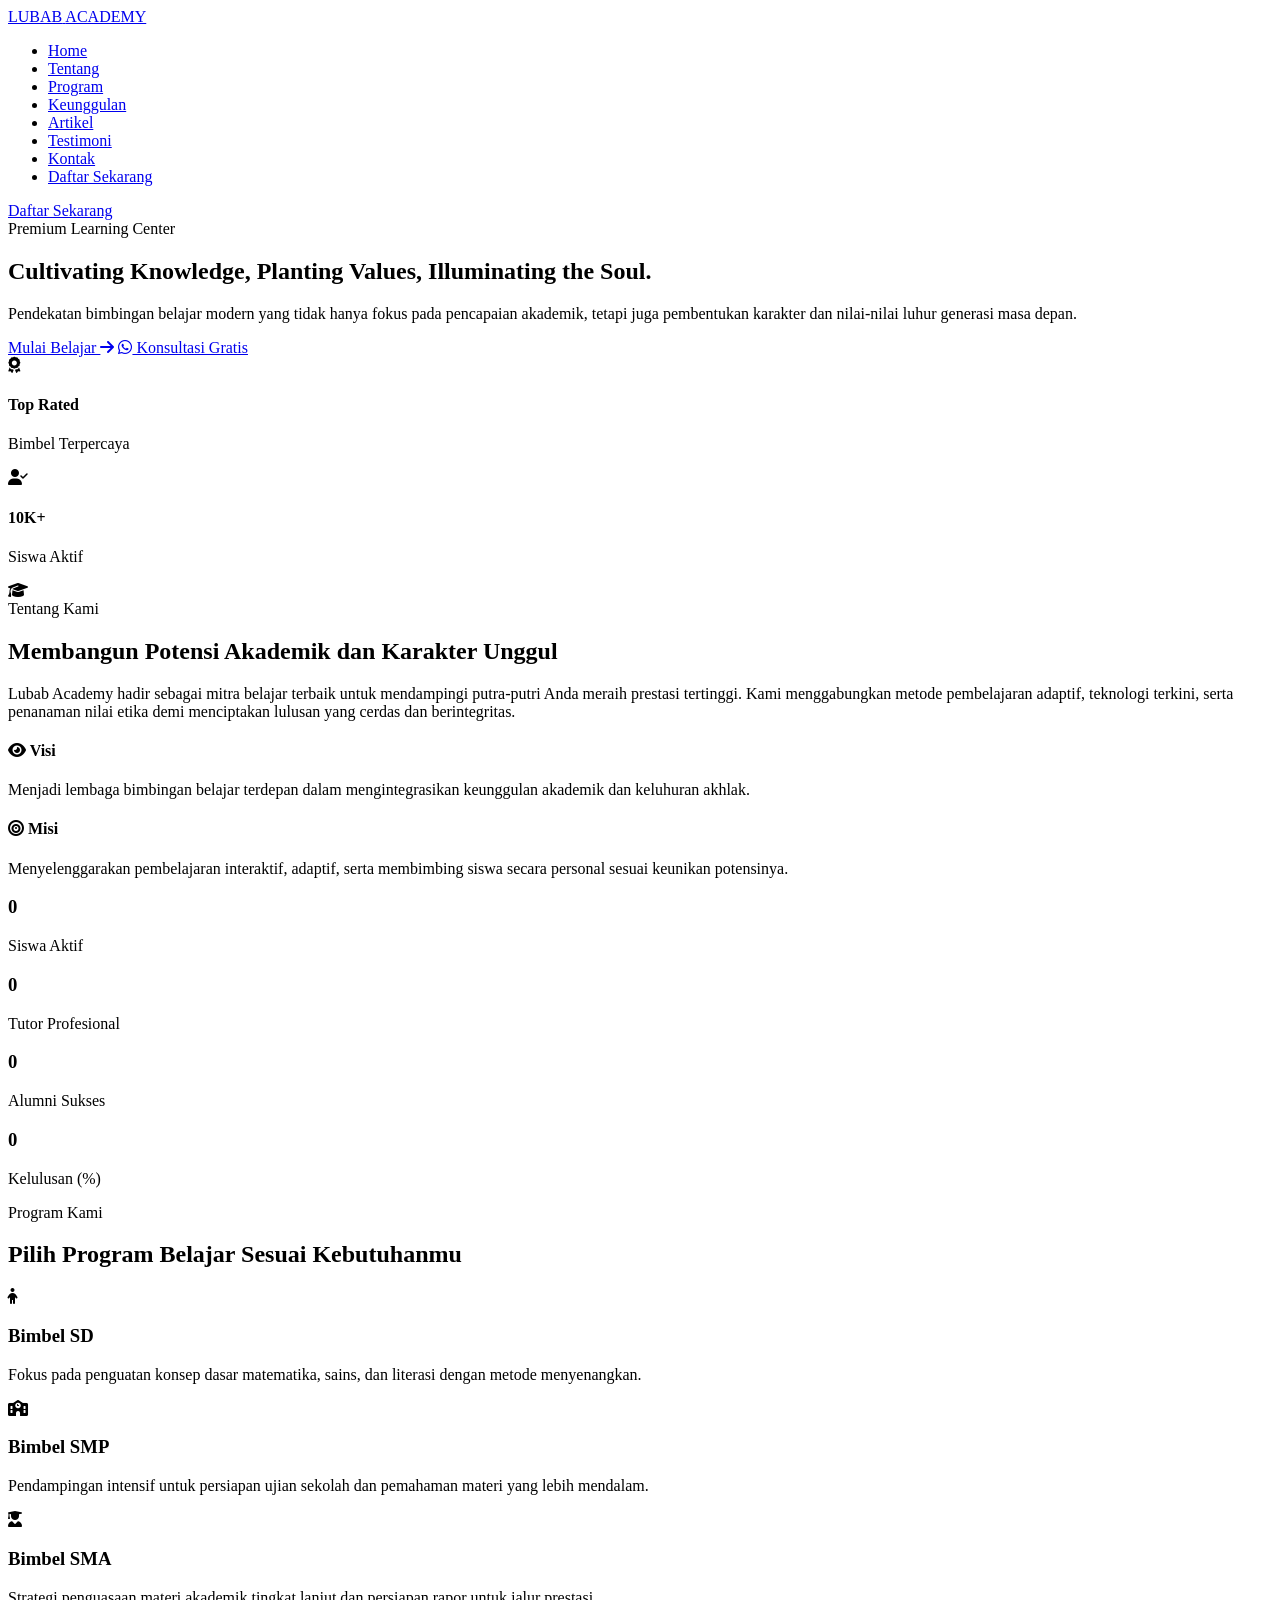
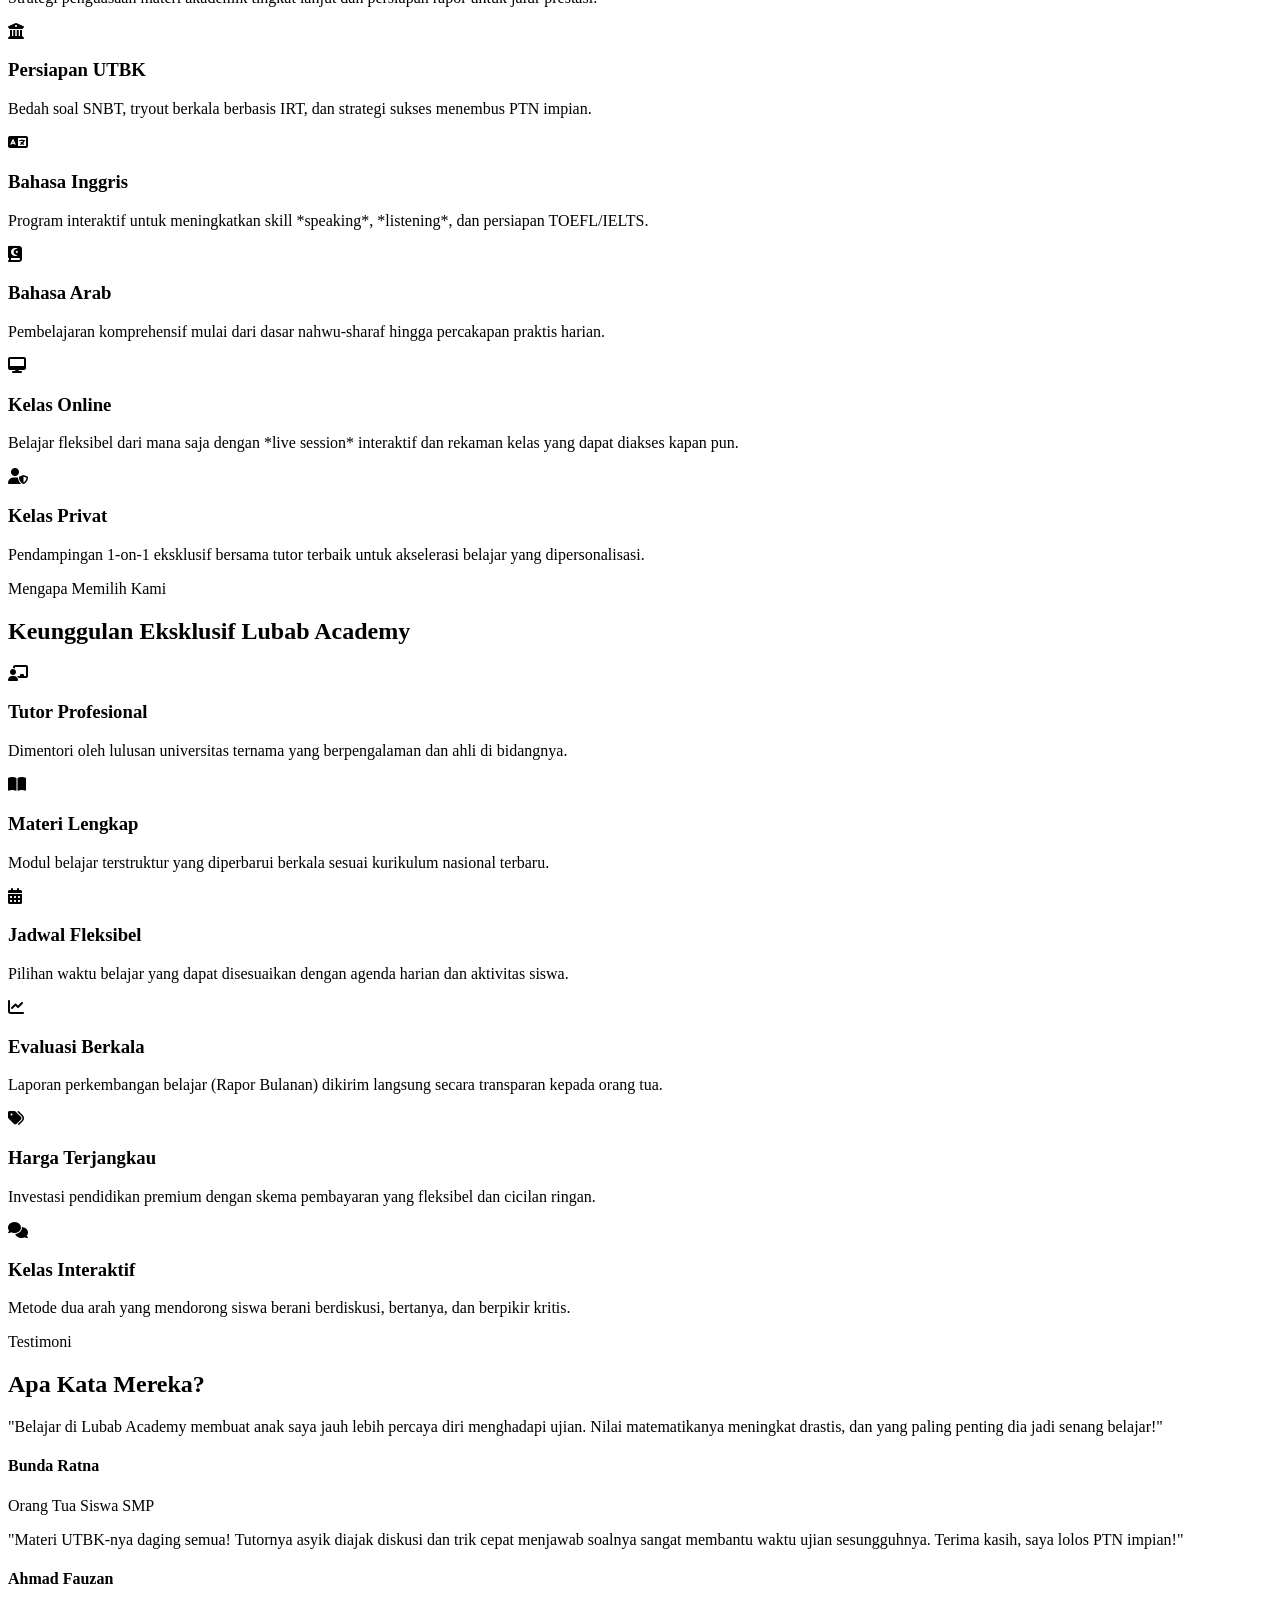
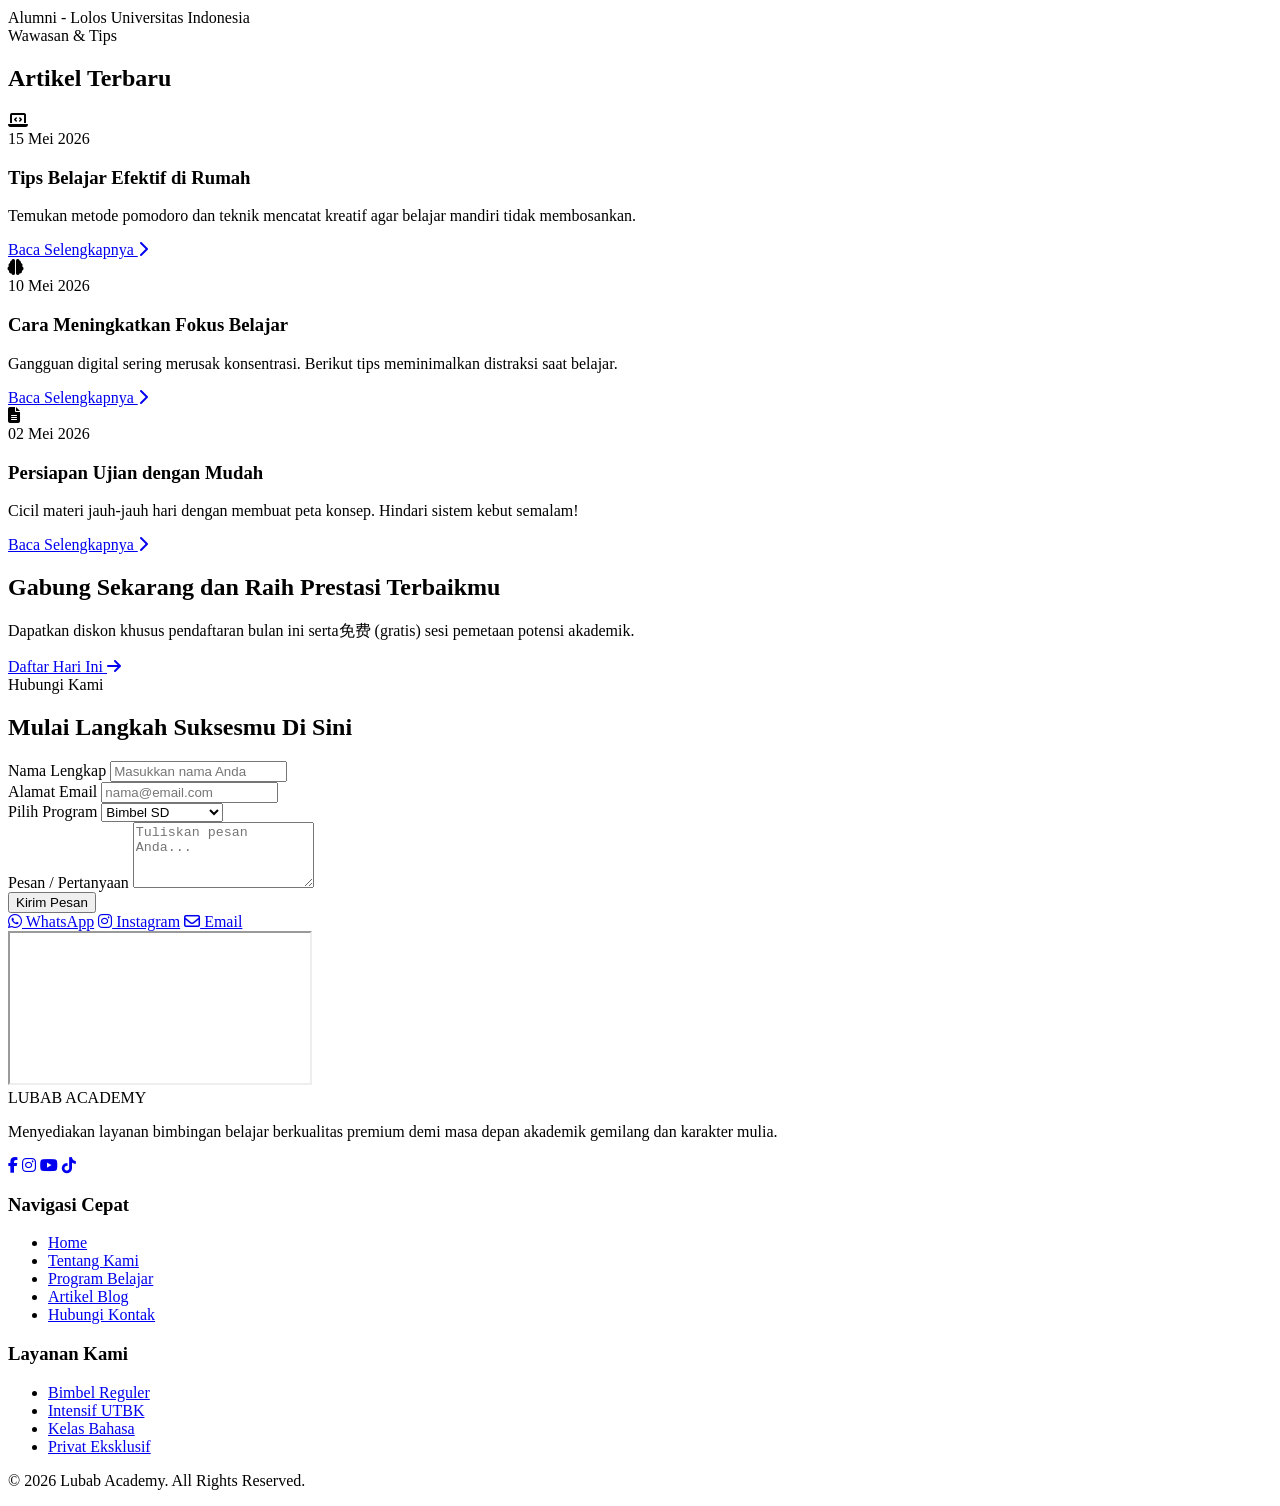
==== index.html @ df700933 "Rename Index.html to index.html" ====
<!DOCTYPE html>
<html lang="id">
<head>
    <meta charset="UTF-8">
    <meta name="viewport" content="width=device-width, initial-scale=1.0">
    <meta name="description" content="Lubab Academy - Lembaga bimbingan belajar modern dan premium. Cultivating Knowledge, Planting Values, Illuminating the Soul.">
    <meta name="keywords" content="bimbel, bimbingan belajar, UTBK, SD, SMP, SMA, Lubab Academy, les privat">
    <title>Lubab Academy | Modern & Premium Education</title>
    
    <link rel="preconnect" href="https://fonts.googleapis.com">
    <link rel="preconnect" href="https://fonts.gstatic.com" crossorigin>
    <link href="https://fonts.googleapis.com/css2?family=Inter:wght@300;400;500;600;700&family=Poppins:wght@400;600;700&display=swap" rel="stylesheet">
    <link rel="stylesheet" href="https://cdnjs.cloudflare.com/ajax/libs/font-awesome/6.4.0/css/all.min.css">
    
    <link rel="stylesheet" href="style.css">
</head>
<body>
    <script src="script.js"></script>

    <nav class="navbar">
        <div class="nav-container">
            <a href="#home" class="logo">
                <span class="logo-text">LUBAB</span>
                <span class="logo-sub">ACADEMY</span>
            </a>
            
            <ul class="nav-menu" id="navMenu">
                <li><a href="#home" class="nav-link active">Home</a></li>
                <li><a href="#tentang" class="nav-link">Tentang</a></li>
                <li><a href="#program" class="nav-link">Program</a></li>
                <li><a href="#keunggulan" class="nav-link">Keunggulan</a></li>
                <li><a href="#artikel" class="nav-link">Artikel</a></li>
                <li><a href="#testimoni" class="nav-link">Testimoni</a></li>
                <li><a href="#kontak" class="nav-link">Kontak</a></li>
                <li class="nav-btn-mobile"><a href="#kontak" class="btn btn-primary">Daftar Sekarang</a></li>
            </ul>

            <div class="nav-actions">
                <a href="#kontak" class="btn btn-primary btn-nav">Daftar Sekarang</a>
                <div class="hamburger" id="hamburger">
                    <span class="bar"></span>
                    <span class="bar"></span>
                    <span class="bar"></span>
                </div>
            </div>
        </div>
    </nav>

    <section id="home" class="hero-section">
        <div class="floating-shape shape-1"></div>
        <div class="floating-shape shape-2"></div>
        <div class="floating-shape shape-3"></div>
        
        <div class="hero-container">
            <div class="hero-content scroll-reveal">
                <span class="badge">Premium Learning Center</span>
                <h1>Cultivating Knowledge, Planting Values, Illuminating the Soul.</h1>
                <p>Pendekatan bimbingan belajar modern yang tidak hanya fokus pada pencapaian akademik, tetapi juga pembentukan karakter dan nilai-nilai luhur generasi masa depan.</p>
                <div class="hero-buttons">
                    <a href="#program" class="btn btn-primary btn-lg">Mulai Belajar <i class="fas fa-arrow-right"></i></a>
                    <a href="https://wa.me/6281234567890" target="_blank" class="btn btn-secondary btn-lg"><i class="fab fa-whatsapp"></i> Konsultasi Gratis</a>
                </div>
            </div>
            <div class="hero-visual scroll-reveal">
                <div class="hero-image-wrapper">
                    <div class="glass-card experience-card">
                        <i class="fas fa-award"></i>
                        <div>
                            <h4>Top Rated</h4>
                            <p>Bimbel Terpercaya</p>
                        </div>
                    </div>
                    <div class="glass-card student-card">
                        <i class="fas fa-user-check"></i>
                        <div>
                            <h4>10K+</h4>
                            <p>Siswa Aktif</p>
                        </div>
                    </div>
                    <div class="main-illustration">
                        <i class="fas fa-graduation-cap"></i>
                    </div>
                </div>
            </div>
        </div>
    </section>

    <section id="tentang" class="about-section section-padding">
        <div class="container">
            <div class="about-grid">
                <div class="about-text scroll-reveal">
                    <span class="section-subtitle">Tentang Kami</span>
                    <h2 class="section-title">Membangun Potensi Akademik dan Karakter Unggul</h2>
                    <p>Lubab Academy hadir sebagai mitra belajar terbaik untuk mendampingi putra-putri Anda meraih prestasi tertinggi. Kami menggabungkan metode pembelajaran adaptif, teknologi terkini, serta penanaman nilai etika demi menciptakan lulusan yang cerdas dan berintegritas.</p>
                    
                    <div class="vision-mission">
                        <div class="vm-item">
                            <h4><i class="fas fa-eye text-gold"></i> Visi</h4>
                            <p>Menjadi lembaga bimbingan belajar terdepan dalam mengintegrasikan keunggulan akademik dan keluhuran akhlak.</p>
                        </div>
                        <div class="vm-item">
                            <h4><i class="fas fa-bullseye text-gold"></i> Misi</h4>
                            <p>Menyelenggarakan pembelajaran interaktif, adaptif, serta membimbing siswa secara personal sesuai keunikan potensinya.</p>
                        </div>
                    </div>
                </div>
                
                <div class="about-stats scroll-reveal">
                    <div class="stats-grid">
                        <div class="stat-card">
                            <h3 class="counter" data-target="1200">0</h3>
                            <p>Siswa Aktif</p>
                        </div>
                        <div class="stat-card">
                            <h3 class="counter" data-target="85">0</h3>
                            <p>Tutor Profesional</p>
                        </div>
                        <div class="stat-card">
                            <h3 class="counter" data-target="5000">0</h3>
                            <p>Alumni Sukses</p>
                        </div>
                        <div class="stat-card">
                            <h3 class="counter" data-target="98">0</h3>
                            <p>Kelulusan (%)</p>
                        </div>
                    </div>
                </div>
            </div>
        </div>
    </section>

    <section id="program" class="program-section section-padding bg-light">
        <div class="container">
            <div class="text-center scroll-reveal">
                <span class="section-subtitle">Program Kami</span>
                <h2 class="section-title">Pilih Program Belajar Sesuai Kebutuhanmu</h2>
            </div>
            
            <div class="program-grid">
                <div class="program-card scroll-reveal">
                    <div class="program-icon"><i class="fas fa-child"></i></div>
                    <h3>Bimbel SD</h3>
                    <p>Fokus pada penguatan konsep dasar matematika, sains, dan literasi dengan metode menyenangkan.</p>
                </div>
                <div class="program-card scroll-reveal">
                    <div class="program-icon"><i class="fas fa-school"></i></div>
                    <h3>Bimbel SMP</h3>
                    <p>Pendampingan intensif untuk persiapan ujian sekolah dan pemahaman materi yang lebih mendalam.</p>
                </div>
                <div class="program-card scroll-reveal">
                    <div class="program-icon"><i class="fas fa-user-graduate"></i></div>
                    <h3>Bimbel SMA</h3>
                    <p>Strategi penguasaan materi akademik tingkat lanjut dan persiapan rapor untuk jalur prestasi.</p>
                </div>
                <div class="program-card scroll-reveal">
                    <div class="program-icon"><i class="fas fa-university"></i></div>
                    <h3>Persiapan UTBK</h3>
                    <p>Bedah soal SNBT, tryout berkala berbasis IRT, dan strategi sukses menembus PTN impian.</p>
                </div>
                <div class="program-card scroll-reveal">
                    <div class="program-icon"><i class="fas fa-language"></i></div>
                    <h3>Bahasa Inggris</h3>
                    <p>Program interaktif untuk meningkatkan skill *speaking*, *listening*, dan persiapan TOEFL/IELTS.</p>
                </div>
                <div class="program-card scroll-reveal">
                    <div class="program-icon"><i class="fas fa-book-quran"></i></div>
                    <h3>Bahasa Arab</h3>
                    <p>Pembelajaran komprehensif mulai dari dasar nahwu-sharaf hingga percakapan praktis harian.</p>
                </div>
                <div class="program-card scroll-reveal">
                    <div class="program-icon"><i class="fas fa-desktop"></i></div>
                    <h3>Kelas Online</h3>
                    <p>Belajar fleksibel dari mana saja dengan *live session* interaktif dan rekaman kelas yang dapat diakses kapan pun.</p>
                </div>
                <div class="program-card scroll-reveal">
                    <div class="program-icon"><i class="fas fa-user-shield"></i></div>
                    <h3>Kelas Privat</h3>
                    <p>Pendampingan 1-on-1 eksklusif bersama tutor terbaik untuk akselerasi belajar yang dipersonalisasi.</p>
                </div>
            </div>
        </div>
    </section>

    <section id="keunggulan" class="features-section section-padding">
        <div class="container">
            <div class="text-center scroll-reveal">
                <span class="section-subtitle">Mengapa Memilih Kami</span>
                <h2 class="section-title">Keunggulan Eksklusif Lubab Academy</h2>
            </div>
            
            <div class="features-grid">
                <div class="feature-item scroll-reveal">
                    <div class="feature-icon"><i class="fas fa-chalkboard-teacher"></i></div>
                    <h3>Tutor Profesional</h3>
                    <p>Dimentori oleh lulusan universitas ternama yang berpengalaman dan ahli di bidangnya.</p>
                </div>
                <div class="feature-item scroll-reveal">
                    <div class="feature-icon"><i class="fas fa-book-open"></i></div>
                    <h3>Materi Lengkap</h3>
                    <p>Modul belajar terstruktur yang diperbarui berkala sesuai kurikulum nasional terbaru.</p>
                </div>
                <div class="feature-item scroll-reveal">
                    <div class="feature-icon"><i class="fas fa-calendar-alt"></i></div>
                    <h3>Jadwal Fleksibel</h3>
                    <p>Pilihan waktu belajar yang dapat disesuaikan dengan agenda harian dan aktivitas siswa.</p>
                </div>
                <div class="feature-item scroll-reveal">
                    <div class="feature-icon"><i class="fas fa-chart-line"></i></div>
                    <h3>Evaluasi Berkala</h3>
                    <p>Laporan perkembangan belajar (Rapor Bulanan) dikirim langsung secara transparan kepada orang tua.</p>
                </div>
                <div class="feature-item scroll-reveal">
                    <div class="feature-icon"><i class="fas fa-tags"></i></div>
                    <h3>Harga Terjangkau</h3>
                    <p>Investasi pendidikan premium dengan skema pembayaran yang fleksibel dan cicilan ringan.</p>
                </div>
                <div class="feature-item scroll-reveal">
                    <div class="feature-icon"><i class="fas fa-comments"></i></div>
                    <h3>Kelas Interaktif</h3>
                    <p>Metode dua arah yang mendorong siswa berani berdiskusi, bertanya, dan berpikir kritis.</p>
                </div>
            </div>
        </div>
    </section>

    <section id="testimoni" class="testi-section section-padding bg-light">
        <div class="container">
            <div class="text-center scroll-reveal">
                <span class="section-subtitle">Testimoni</span>
                <h2 class="section-title">Apa Kata Mereka?</h2>
            </div>
            
            <div class="testi-slider-container scroll-reveal">
                <div class="testi-slider" id="testiSlider">
                    <div class="testi-slide active">
                        <p class="testi-text">"Belajar di Lubab Academy membuat anak saya jauh lebih percaya diri menghadapi ujian. Nilai matematikanya meningkat drastis, dan yang paling penting dia jadi senang belajar!"</p>
                        <h4 class="testi-name">Bunda Ratna</h4>
                        <span class="testi-role">Orang Tua Siswa SMP</span>
                    </div>
                    <div class="testi-slide">
                        <p class="testi-text">"Materi UTBK-nya daging semua! Tutornya asyik diajak diskusi dan trik cepat menjawab soalnya sangat membantu waktu ujian sesungguhnya. Terima kasih, saya lolos PTN impian!"</p>
                        <h4 class="testi-name">Ahmad Fauzan</h4>
                        <span class="testi-role">Alumni - Lolos Universitas Indonesia</span>
                    </div>
                </div>
                <div class="slider-dots" id="sliderDots"></div>
            </div>
        </div>
    </section>

    <section id="artikel" class="blog-section section-padding">
        <div class="container">
            <div class="text-center scroll-reveal">
                <span class="section-subtitle">Wawasan & Tips</span>
                <h2 class="section-title">Artikel Terbaru</h2>
            </div>
            
            <div class="blog-grid">
                <article class="blog-card scroll-reveal">
                    <div class="blog-img-placeholder"><i class="fas fa-laptop-code"></i></div>
                    <div class="blog-content">
                        <span class="blog-date">15 Mei 2026</span>
                        <h3>Tips Belajar Efektif di Rumah</h3>
                        <p>Temukan metode pomodoro dan teknik mencatat kreatif agar belajar mandiri tidak membosankan.</p>
                        <a href="#" class="blog-link">Baca Selengkapnya <i class="fas fa-chevron-right"></i></a>
                    </div>
                </article>
                <article class="blog-card scroll-reveal">
                    <div class="blog-img-placeholder"><i class="fas fa-brain"></i></div>
                    <div class="blog-content">
                        <span class="blog-date">10 Mei 2026</span>
                        <h3>Cara Meningkatkan Fokus Belajar</h3>
                        <p>Gangguan digital sering merusak konsentrasi. Berikut tips meminimalkan distraksi saat belajar.</p>
                        <a href="#" class="blog-link">Baca Selengkapnya <i class="fas fa-chevron-right"></i></a>
                    </div>
                </article>
                <article class="blog-card scroll-reveal">
                    <div class="blog-img-placeholder"><i class="fas fa-file-alt"></i></div>
                    <div class="blog-content">
                        <span class="blog-date">02 Mei 2026</span>
                        <h3>Persiapan Ujian dengan Mudah</h3>
                        <p>Cicil materi jauh-jauh hari dengan membuat peta konsep. Hindari sistem kebut semalam!</p>
                        <a href="#" class="blog-link">Baca Selengkapnya <i class="fas fa-chevron-right"></i></a>
                    </div>
                </article>
            </div>
        </div>
    </section>

    <section class="cta-banner section-padding">
        <div class="cta-container text-center scroll-reveal">
            <h2>Gabung Sekarang dan Raih Prestasi Terbaikmu</h2>
            <p>Dapatkan diskon khusus pendaftaran bulan ini serta免费 (gratis) sesi pemetaan potensi akademik.</p>
            <a href="#kontak" class="btn btn-secondary btn-lg">Daftar Hari Ini <i class="fas fa-arrow-right"></i></a>
        </div>
    </section>

    <section id="kontak" class="contact-section section-padding">
        <div class="container">
            <div class="text-center scroll-reveal">
                <span class="section-subtitle">Hubungi Kami</span>
                <h2 class="section-title">Mulai Langkah Suksesmu Di Sini</h2>
            </div>
            
            <div class="contact-grid">
                <div class="contact-box scroll-reveal">
                    <form class="contact-form" id="contactForm">
                        <div class="form-group">
                            <label for="name">Nama Lengkap</label>
                            <input type="text" id="name" placeholder="Masukkan nama Anda" required>
                        </div>
                        <div class="form-group">
                            <label for="email">Alamat Email</label>
                            <input type="email" id="email" placeholder="nama@email.com" required>
                        </div>
                        <div class="form-group">
                            <label for="program-select">Pilih Program</label>
                            <select id="program-select">
                                <option value="SD">Bimbel SD</option>
                                <option value="SMP">Bimbel SMP</option>
                                <option value="SMA">Bimbel SMA</option>
                                <option value="UTBK">Persiapan UTBK</option>
                            </select>
                        </div>
                        <div class="form-group">
                            <label for="message">Pesan / Pertanyaan</label>
                            <textarea id="message" rows="4" placeholder="Tuliskan pesan Anda..." required></textarea>
                        </div>
                        <button type="submit" class="btn btn-primary btn-block">Kirim Pesan</button>
                    </form>
                    
                    <div class="quick-channels">
                        <a href="https://wa.me/6281234567890" target="_blank" class="channel-btn wa-btn"><i class="fab fa-whatsapp"></i> WhatsApp</a>
                        <a href="https://instagram.com" target="_blank" class="channel-btn ig-btn"><i class="fab fa-instagram"></i> Instagram</a>
                        <a href="mailto:info@lubabacademy.com" class="channel-btn email-btn"><i class="far fa-envelope"></i> Email</a>
                    </div>
                </div>
                
                <div class="map-box scroll-reveal">
                    <iframe src="https://www.google.com/maps/embed?pb=!11m18!1m12!1m3!1d3953.0351052822183!2d110.3761803!3d-7.7860226!2m3!1f0!2f0!3f0!3m2!1i1024!2i768!4f13.1!3m3!1m2!1s0x2e7a599723000001%3A0x7d6f5f903a45c364!2sYogyakarta!5e0!3m2!1sid!2sid!4v1710000000000!5m2!1sid!2sid" allowfullscreen="" loading="lazy" referrerpolicy="no-referrer-when-downgrade"></iframe>
                </div>
            </div>
        </div>
    </section>

    <footer class="footer">
        <div class="container footer-grid">
            <div class="footer-brand">
                <div class="logo">
                    <span class="logo-text">LUBAB</span>
                    <span class="logo-sub">ACADEMY</span>
                </div>
                <p class="footer-desc">Menyediakan layanan bimbingan belajar berkualitas premium demi masa depan akademik gemilang dan karakter mulia.</p>
                <div class="social-links">
                    <a href="#"><i class="fab fa-facebook-f"></i></a>
                    <a href="#"><i class="fab fa-instagram"></i></a>
                    <a href="#"><i class="fab fa-youtube"></i></a>
                    <a href="#"><i class="fab fa-tiktok"></i></a>
                </div>
            </div>
            
            <div class="footer-links">
                <h3>Navigasi Cepat</h3>
                <ul>
                    <li><a href="#home">Home</a></li>
                    <li><a href="#tentang">Tentang Kami</a></li>
                    <li><a href="#program">Program Belajar</a></li>
                    <li><a href="#artikel">Artikel Blog</a></li>
                    <li><a href="#kontak">Hubungi Kontak</a></li>
                </ul>
            </div>
            
            <div class="footer-links">
                <h3>Layanan Kami</h3>
                <ul>
                    <li><a href="#program">Bimbel Reguler</a></li>
                    <li><a href="#program">Intensif UTBK</a></li>
                    <li><a href="#program">Kelas Bahasa</a></li>
                    <li><a href="#program">Privat Eksklusif</a></li>
                </ul>
            </div>
        </div>
        
        <div class="footer-bottom text-center">
            <p>&copy; 2026 Lubab Academy. All Rights Reserved.</p>
        </div>
    </footer>

    <script src="script.js"></script>
</body>
</html>
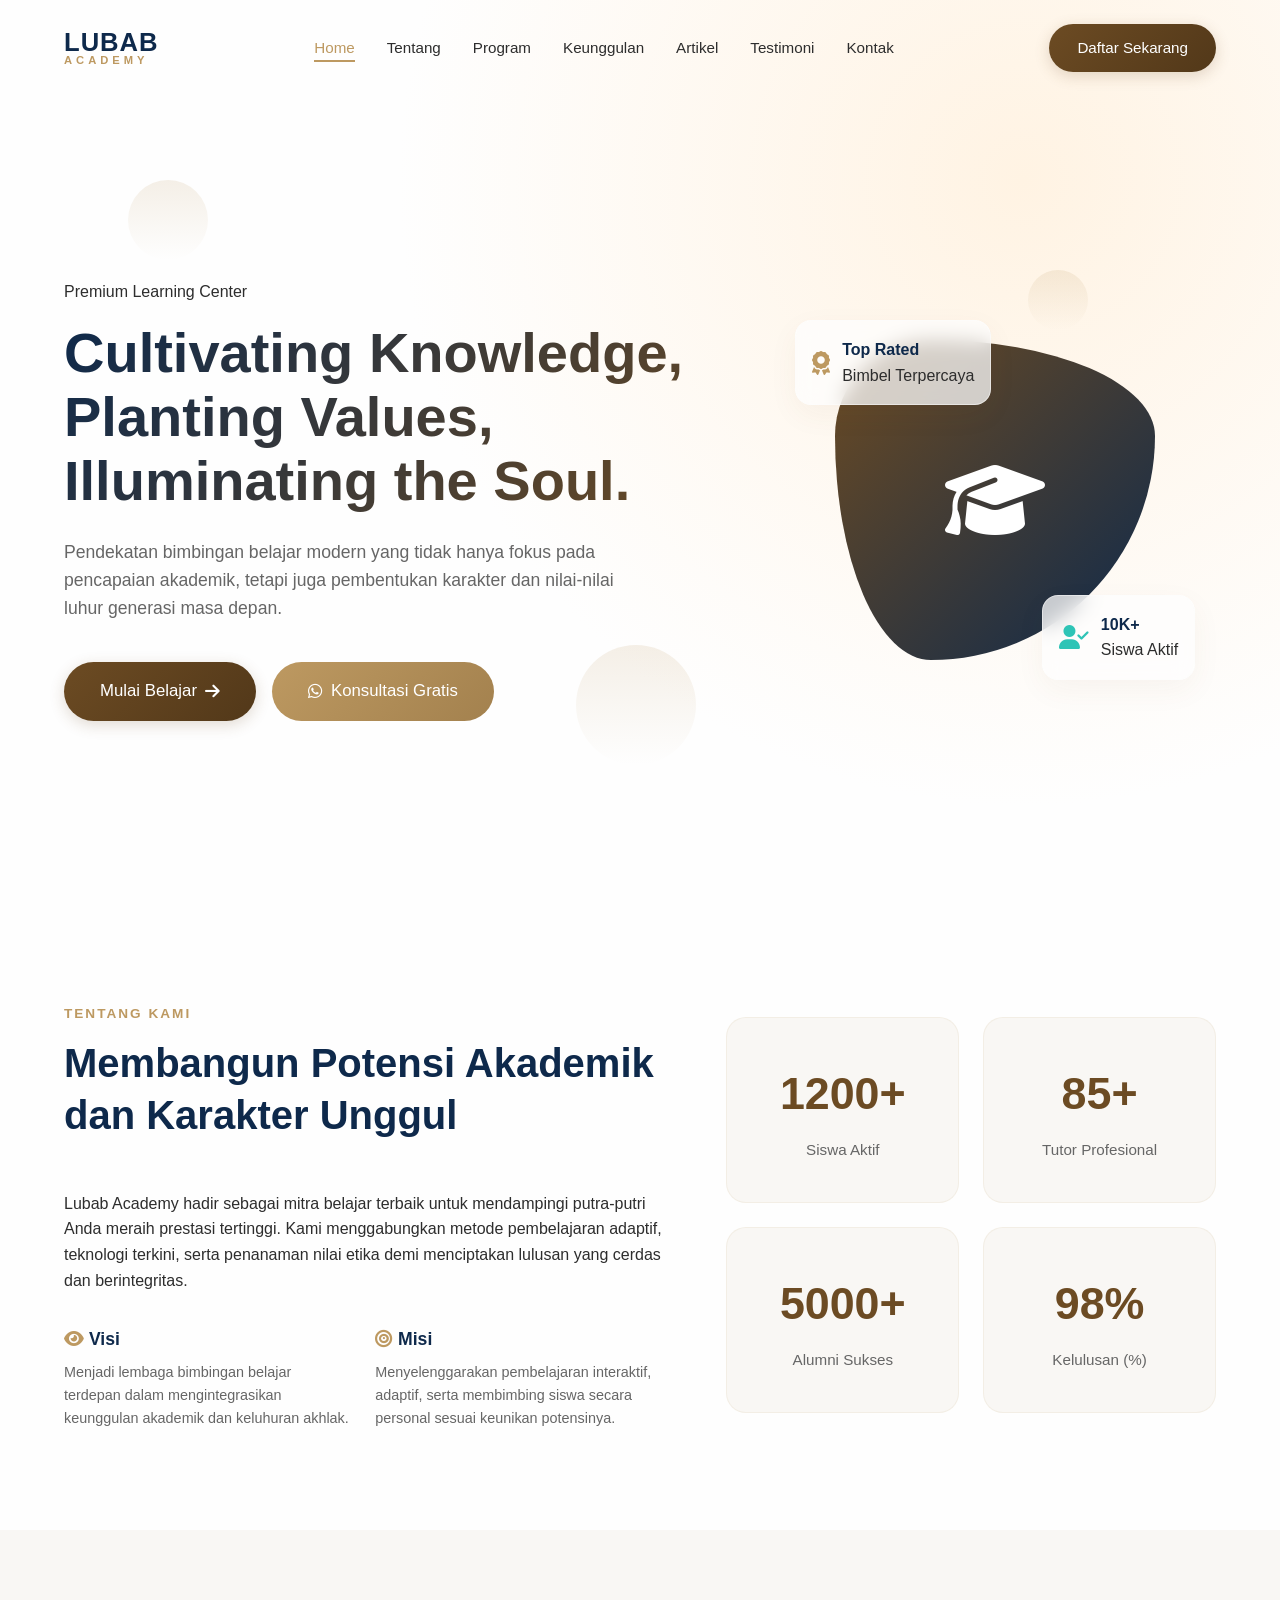
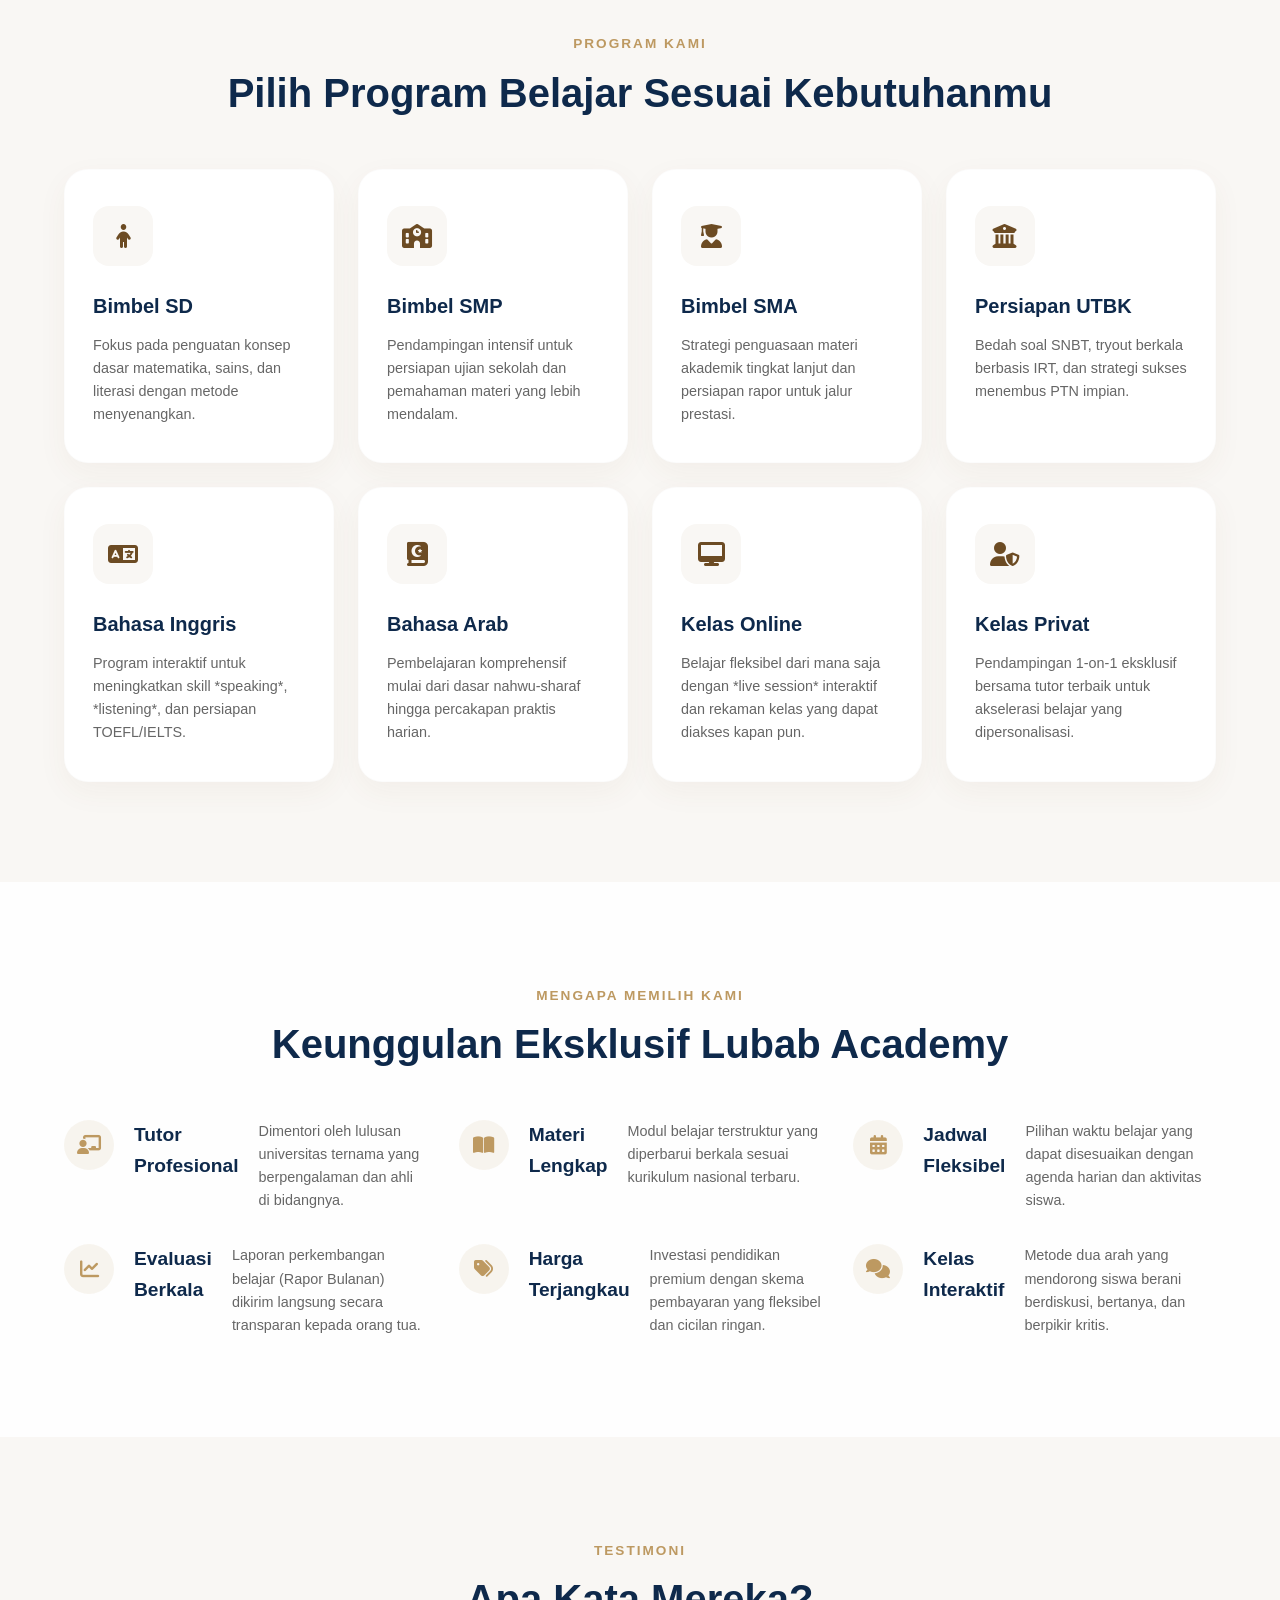
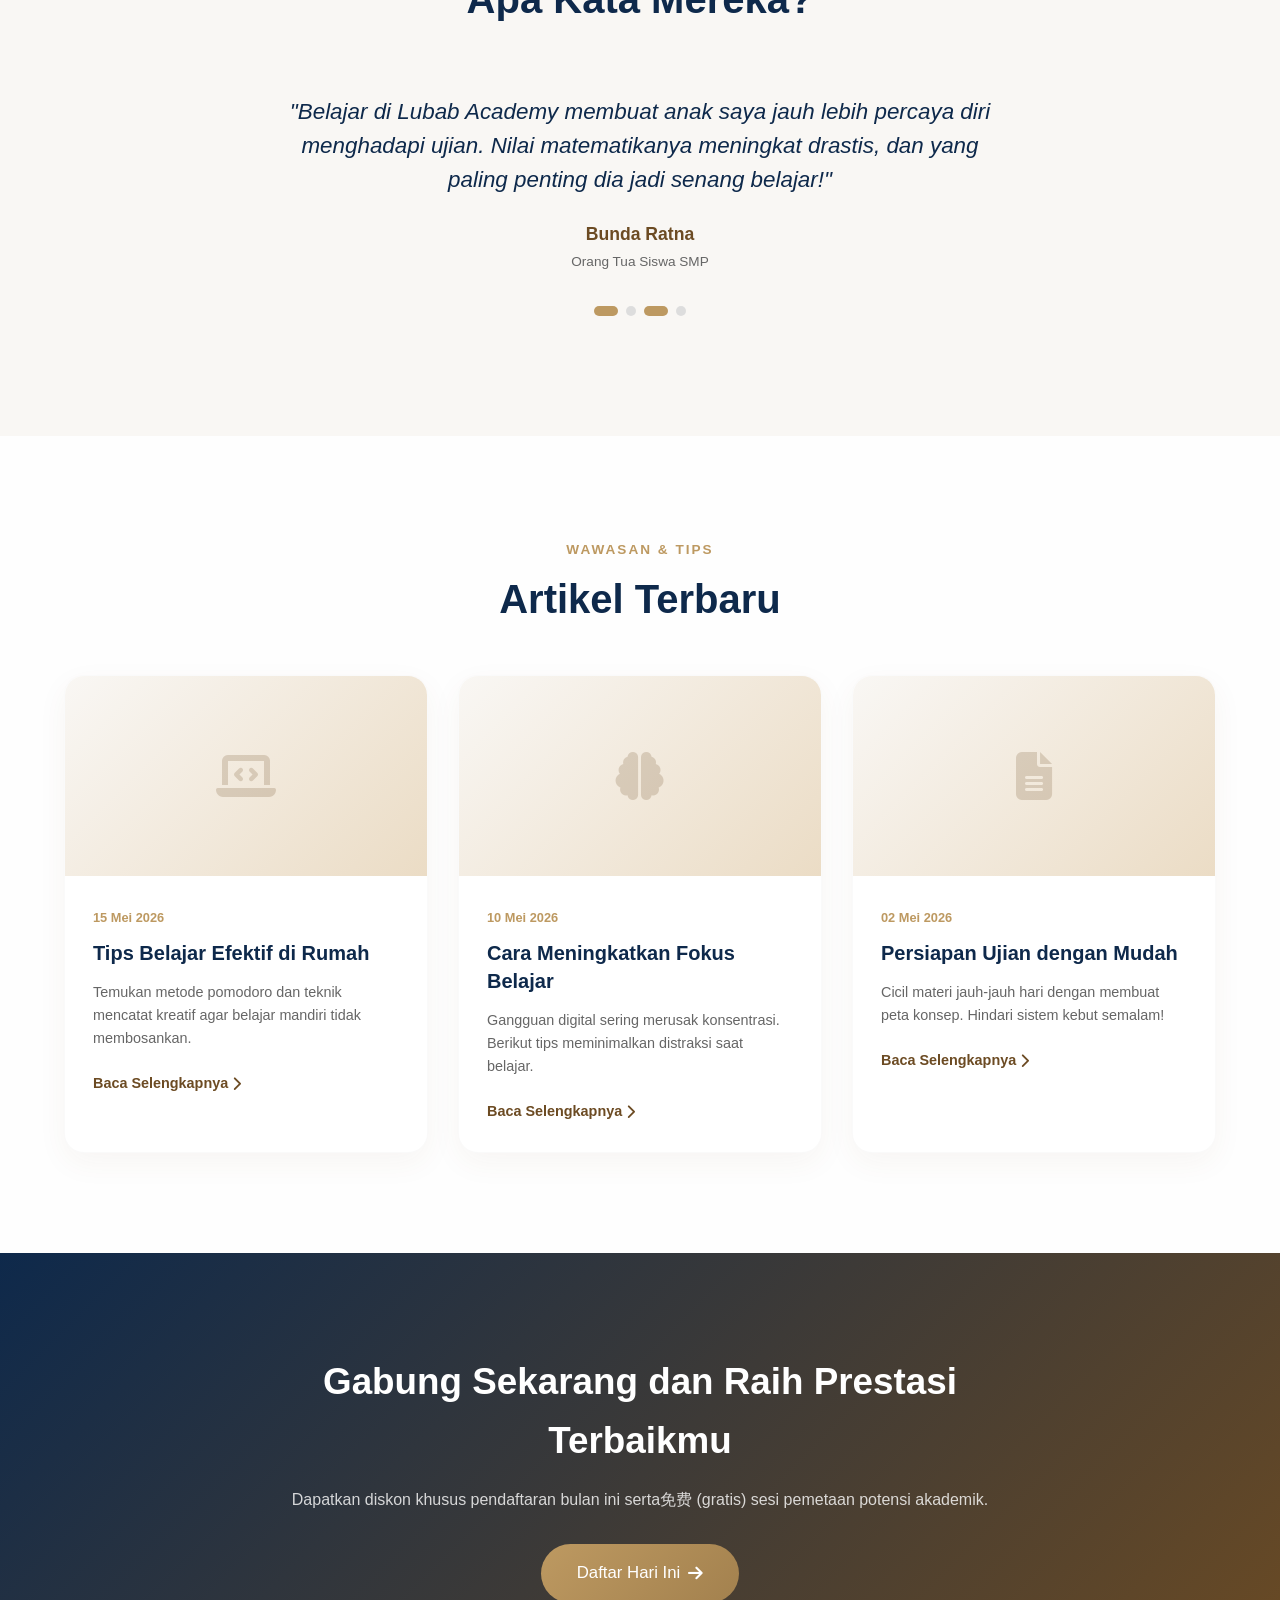
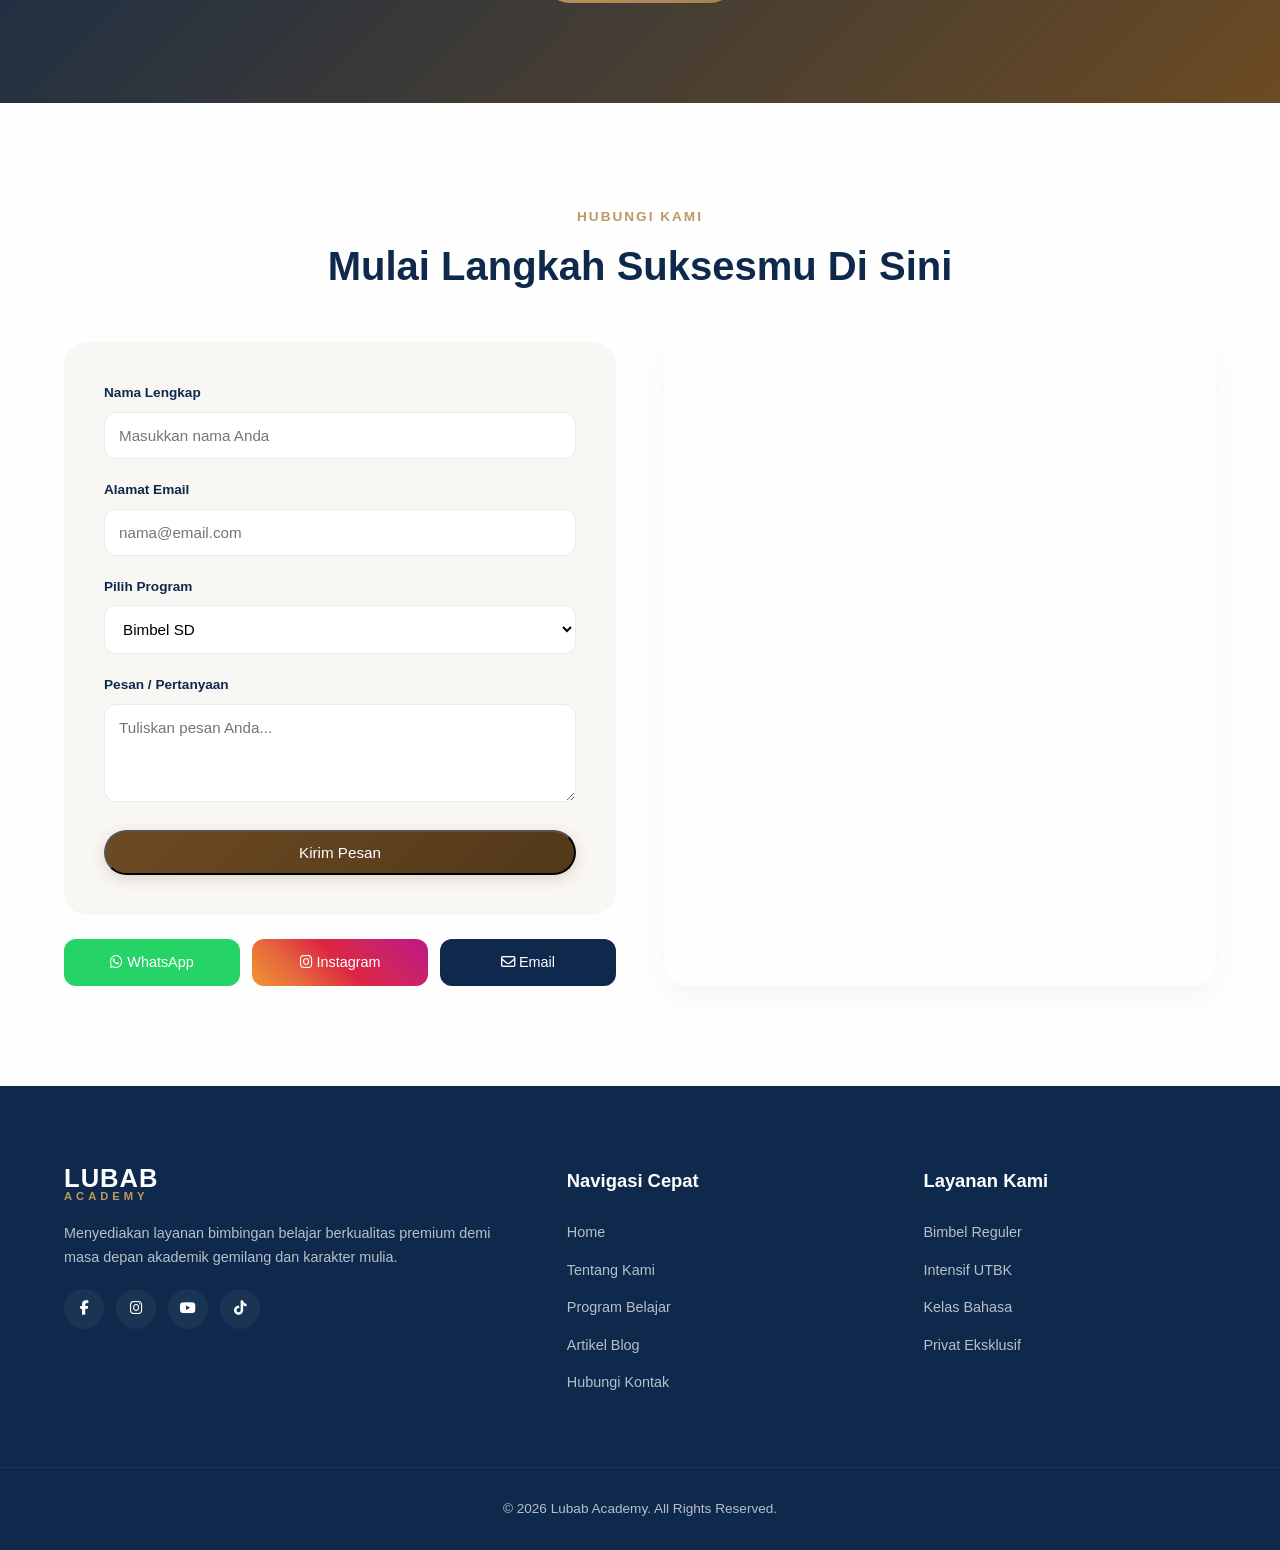
==== commit 43eb3e86: "Update index.html" ====
--- a/index.html
+++ b/index.html
@@ -58,7 +58,7 @@
                 <p>Pendekatan bimbingan belajar modern yang tidak hanya fokus pada pencapaian akademik, tetapi juga pembentukan karakter dan nilai-nilai luhur generasi masa depan.</p>
                 <div class="hero-buttons">
                     <a href="#program" class="btn btn-primary btn-lg">Mulai Belajar <i class="fas fa-arrow-right"></i></a>
-                    <a href="https://wa.me/6281234567890" target="_blank" class="btn btn-secondary btn-lg"><i class="fab fa-whatsapp"></i> Konsultasi Gratis</a>
+                    <a href="https://wa.me/6285876707092" target="_blank" class="btn btn-secondary btn-lg"><i class="fab fa-whatsapp"></i> Konsultasi Gratis</a>
                 </div>
             </div>
             <div class="hero-visual scroll-reveal">
--- a/style.css
+++ b/style.css
@@ -0,0 +1,905 @@
+/* ----------------------------------------------------
+   RESET & BASE STYLES
+---------------------------------------------------- */
+:root {
+    --color-bg: #FEFEFE;
+    --color-primary: #6C4B23; /* Cokelat Utama */
+    --color-accent: #BD9961;  /* Krim / Gold */
+    --color-navy: #0E294B;    /* Navy dari visual Logo */
+    --color-text-dark: #2D2D2D;
+    --color-text-light: #666666;
+    --color-bg-light: #F9F7F4; /* Light Cream Blend */
+    --shadow-soft: 0 10px 30px rgba(108, 75, 35, 0.05);
+    --shadow-medium: 0 15px 40px rgba(14, 41, 75, 0.1);
+    --transition: all 0.4s cubic-bezier(0.16, 1, 0.3, 1);
+}
+
+* {
+    margin: 0;
+    padding: 0;
+    box-sizing: border-box;
+}
+
+html {
+    scroll-behavior: smooth;
+    font-size: 16px;
+}
+
+body {
+    font-family: 'Inter', sans-serif;
+    background-color: var(--color-bg);
+    color: var(--color-text-dark);
+    line-height: 1.6;
+    overflow-x: hidden;
+}
+
+h1, h2, h3, h4, .logo-text {
+    font-family: 'Poppins', sans-serif;
+    color: var(--color-navy);
+    font-weight: 700;
+}
+
+a {
+    text-decoration: none;
+    color: inherit;
+    transition: var(--transition);
+}
+
+ul {
+    list-style: none;
+}
+
+img, iframe {
+    max-width: 100%;
+    border: none;
+}
+
+.container {
+    width: 100%;
+    max-width: 1200px;
+    margin: 0 auto;
+    padding: 0 24px;
+}
+
+.section-padding {
+    padding: 100px 0;
+}
+
+.bg-light {
+    background-color: var(--color-bg-light);
+}
+
+.text-center {
+    text-align: center;
+}
+
+.text-gold {
+    color: var(--color-accent);
+}
+
+/* ----------------------------------------------------
+   BUTTONS & UI COMPONENTS
+---------------------------------------------------- */
+.btn {
+    display: inline-flex;
+    align-items: center;
+    justify-content: center;
+    gap: 8px;
+    padding: 12px 28px;
+    border-radius: 50px;
+    font-weight: 500;
+    cursor: pointer;
+    transition: var(--transition);
+    font-size: 0.95rem;
+}
+
+.btn-primary {
+    background: linear-gradient(135deg, var(--color-primary), #523819);
+    color: #ffffff;
+    box-shadow: 0 4px 15px rgba(108, 75, 35, 0.2);
+}
+
+.btn-primary:hover {
+    transform: translateY(-3px);
+    box-shadow: 0 8px 25px rgba(108, 75, 35, 0.3);
+}
+
+.btn-secondary {
+    background: linear-gradient(135deg, var(--color-accent), #a3814e);
+    color: #ffffff;
+}
+
+.btn-secondary:hover {
+    transform: translateY(-3px);
+    box-shadow: 0 8px 25px rgba(189, 153, 97, 0.3);
+}
+
+.btn-lg {
+    padding: 16px 36px;
+    font-size: 1.05rem;
+}
+
+.btn-block {
+    display: flex;
+    width: 100%;
+}
+
+.section-subtitle {
+    display: inline-block;
+    color: var(--color-accent);
+    text-transform: uppercase;
+    font-weight: 600;
+    letter-spacing: 2px;
+    font-size: 0.85rem;
+    margin-bottom: 12px;
+}
+
+.section-title {
+    font-size: 2.5rem;
+    line-height: 1.3;
+    margin-bottom: 50px;
+    color: var(--color-navy);
+}
+
+/* Glassmorphism utility */
+.glass-card {
+    background: rgba(254, 254, 254, 0.75);
+    backdrop-filter: blur(10px);
+    -webkit-backdrop-filter: blur(10px);
+    border: 1px solid rgba(254, 254, 254, 0.5);
+    border-radius: 16px;
+    padding: 16px;
+    box-shadow: var(--shadow-soft);
+}
+
+/* ----------------------------------------------------
+   1. NAVBAR STICKY
+---------------------------------------------------- */
+.navbar {
+    position: fixed;
+    top: 0;
+    left: 0;
+    width: 100%;
+    z-index: 1000;
+    background-color: transparent;
+    transition: var(--transition);
+    padding: 24px 0;
+}
+
+.navbar.sticky {
+    background-color: rgba(254, 254, 254, 0.95);
+    backdrop-filter: blur(10px);
+    padding: 14px 0;
+    box-shadow: 0 5px 20px rgba(0,0,0,0.03);
+}
+
+.nav-container {
+    display: flex;
+    align-items: center;
+    justify-content: space-between;
+    max-width: 1200px;
+    margin: 0 auto;
+    padding: 0 24px;
+}
+
+.logo {
+    display: flex;
+    flex-direction: column;
+    line-height: 1;
+}
+
+.logo-text {
+    font-size: 1.6rem;
+    letter-spacing: 1px;
+    color: var(--color-navy);
+}
+
+.logo-sub {
+    font-size: 0.7rem;
+    letter-spacing: 4px;
+    color: var(--color-accent);
+    font-weight: 600;
+}
+
+.nav-menu {
+    display: flex;
+    align-items: center;
+    gap: 32px;
+}
+
+.nav-link {
+    font-weight: 500;
+    color: var(--color-text-dark);
+    font-size: 0.95rem;
+    position: relative;
+}
+
+.nav-link:hover, .nav-link.active {
+    color: var(--color-accent);
+}
+
+.nav-link::after {
+    content: '';
+    position: absolute;
+    bottom: -6px;
+    left: 0;
+    width: 0;
+    height: 2px;
+    background-color: var(--color-accent);
+    transition: var(--transition);
+}
+
+.nav-link:hover::after, .nav-link.active::after {
+    width: 100%;
+}
+
+.nav-actions {
+    display: flex;
+    align-items: center;
+    gap: 16px;
+}
+
+.nav-btn-mobile {
+    display: none;
+}
+
+.hamburger {
+    display: none;
+    cursor: pointer;
+}
+
+.hamburger .bar {
+    display: block;
+    width: 25px;
+    height: 3px;
+    margin: 5px auto;
+    transition: var(--transition);
+    background-color: var(--color-navy);
+    border-radius: 2px;
+}
+
+/* ----------------------------------------------------
+   2. HERO SECTION
+---------------------------------------------------- */
+.hero-section {
+    position: relative;
+    min-height: 100vh;
+    display: flex;
+    align-items: center;
+    background: radial-gradient(circle at 80% 20%, #FFF3E3 0%, var(--color-bg) 50%);
+    padding-top: 100px;
+    overflow: hidden;
+}
+
+.hero-container {
+    display: grid;
+    grid-template-columns: 1.2fr 0.8fr;
+    gap: 48px;
+    align-items: center;
+    max-width: 1200px;
+    margin: 0 auto;
+    padding: 0 24px;
+    z-index: 2;
+}
+
+.hero-content h1 {
+    font-size: 3.5rem;
+    line-height: 1.15;
+    margin-top: 16px;
+    margin-bottom: 24px;
+    background: linear-gradient(135deg, var(--color-navy), var(--color-primary));
+    -webkit-background-clip: text;
+    -webkit-text-fill-color: transparent;
+}
+
+.hero-content p {
+    font-size: 1.1rem;
+    color: var(--color-text-light);
+    margin-bottom: 40px;
+    max-width: 580px;
+}
+
+.hero-buttons {
+    display: flex;
+    gap: 16px;
+}
+
+.hero-visual {
+    position: relative;
+    display: flex;
+    justify-content: center;
+}
+
+.hero-image-wrapper {
+    position: relative;
+    width: 320px;
+    height: 320px;
+}
+
+.main-illustration {
+    width: 100%;
+    height: 100%;
+    background: linear-gradient(135deg, var(--color-primary), var(--color-navy));
+    border-radius: 30% 70% 70% 30% / 30% 30% 70% 70%;
+    display: flex;
+    align-items: center;
+    justify-content: center;
+    animation: morphing 8s infinite ease-in-out;
+}
+
+.main-illustration i {
+    font-size: 5rem;
+    color: #ffffff;
+}
+
+.experience-card {
+    position: absolute;
+    top: -20px;
+    left: -40px;
+    display: flex;
+    align-items: center;
+    gap: 12px;
+}
+
+.experience-card i {
+    color: var(--color-accent);
+    font-size: 1.5rem;
+}
+
+.student-card {
+    position: absolute;
+    bottom: -20px;
+    right: -40px;
+    display: flex;
+    align-items: center;
+    gap: 12px;
+}
+
+.student-card i {
+    color: #2ec4b6;
+    font-size: 1.5rem;
+}
+
+/* Animations */
+@keyframes morphing {
+    0% { border-radius: 30% 70% 70% 30% / 30% 30% 70% 70%; }
+    50% { border-radius: 70% 30% 30% 70% / 70% 70% 30% 30%; }
+    100% { border-radius: 30% 70% 70% 30% / 30% 30% 70% 70%; }
+}
+
+.floating-shape {
+    position: absolute;
+    border-radius: 50%;
+    background: linear-gradient(var(--color-accent), transparent);
+    opacity: 0.15;
+    z-index: 1;
+    animation: float 6s infinite ease-in-out;
+}
+
+.shape-1 { width: 80px; height: 80px; top: 20%; left: 10%; }
+.shape-2 { width: 120px; height: 120px; bottom: 15%; left: 45%; animation-delay: 2s; }
+.shape-3 { width: 60px; height: 60px; top: 30%; right: 15%; animation-delay: 4s; }
+
+@keyframes float {
+    0%, 100% { transform: translateY(0) rotate(0deg); }
+    50% { transform: translateY(-20px) rotate(180deg); }
+}
+
+/* ----------------------------------------------------
+   3. TENTANG KAMI
+---------------------------------------------------- */
+.about-grid {
+    display: grid;
+    grid-template-columns: 1.1fr 0.9fr;
+    gap: 64px;
+    align-items: center;
+}
+
+.vision-mission {
+    margin-top: 32px;
+    display: grid;
+    grid-template-columns: 1fr 1fr;
+    gap: 24px;
+}
+
+.vm-item h4 {
+    margin-bottom: 8px;
+    font-size: 1.1rem;
+}
+
+.vm-item p {
+    font-size: 0.9rem;
+    color: var(--color-text-light);
+}
+
+.stats-grid {
+    display: grid;
+    grid-template-columns: 1fr 1fr;
+    gap: 24px;
+}
+
+.stat-card {
+    background-color: var(--color-bg-light);
+    padding: 40px 24px;
+    border-radius: 20px;
+    text-align: center;
+    border: 1px solid rgba(189, 153, 97, 0.1);
+    transition: var(--transition);
+}
+
+.stat-card:hover {
+    transform: translateY(-5px);
+    background-color: #ffffff;
+    box-shadow: var(--shadow-soft);
+}
+
+.stat-card h3 {
+    font-size: 2.8rem;
+    color: var(--color-primary);
+    margin-bottom: 8px;
+}
+
+.stat-card p {
+    font-size: 0.95rem;
+    color: var(--color-text-light);
+    font-weight: 500;
+}
+
+/* ----------------------------------------------------
+   4. PROGRAM BELAJAR
+---------------------------------------------------- */
+.program-grid {
+    display: grid;
+    grid-template-columns: repeat(auto-fit, minmax(260px, 1fr));
+    gap: 24px;
+}
+
+.program-card {
+    background-color: #ffffff;
+    padding: 36px 28px;
+    border-radius: 24px;
+    box-shadow: var(--shadow-soft);
+    border: 1px solid rgba(0,0,0,0.01);
+    transition: var(--transition);
+}
+
+.program-card:hover {
+    transform: translateY(-8px);
+    box-shadow: var(--shadow-medium);
+    border-color: rgba(189, 153, 97, 0.2);
+}
+
+.program-icon {
+    width: 60px;
+    height: 60px;
+    border-radius: 16px;
+    background-color: var(--color-bg-light);
+    color: var(--color-primary);
+    display: flex;
+    align-items: center;
+    justify-content: center;
+    font-size: 1.5rem;
+    margin-bottom: 24px;
+    transition: var(--transition);
+}
+
+.program-card:hover .program-icon {
+    background-color: var(--color-accent);
+    color: #ffffff;
+}
+
+.program-card h3 {
+    font-size: 1.25rem;
+    margin-bottom: 12px;
+}
+
+.program-card p {
+    font-size: 0.9rem;
+    color: var(--color-text-light);
+}
+
+/* ----------------------------------------------------
+   5. KEUNGGULAN
+---------------------------------------------------- */
+.features-grid {
+    display: grid;
+    grid-template-columns: repeat(auto-fit, minmax(320px, 1fr));
+    gap: 32px;
+}
+
+.feature-item {
+    display: flex;
+    gap: 20px;
+}
+
+.feature-icon {
+    flex-shrink: 0;
+    width: 50px;
+    height: 50px;
+    border-radius: 50%;
+    background-color: rgba(189, 153, 97, 0.1);
+    color: var(--color-accent);
+    display: flex;
+    align-items: center;
+    justify-content: center;
+    font-size: 1.2rem;
+}
+
+.feature-item h3 {
+    font-size: 1.2rem;
+    margin-bottom: 8px;
+}
+
+.feature-item p {
+    font-size: 0.9rem;
+    color: var(--color-text-light);
+}
+
+/* ----------------------------------------------------
+   6. TESTIMONI (SLIDER)
+---------------------------------------------------- */
+.testi-slider-container {
+    max-width: 800px;
+    margin: 0 auto;
+    position: relative;
+    overflow: hidden;
+    padding: 20px 0;
+}
+
+.testi-slider {
+    display: flex;
+    transition: transform 0.6s cubic-bezier(0.16, 1, 0.3, 1);
+}
+
+.testi-slide {
+    min-width: 100%;
+    opacity: 0;
+    transition: opacity 0.4s ease;
+    text-align: center;
+    padding: 0 40px;
+}
+
+.testi-slide.active {
+    opacity: 1;
+}
+
+.testi-text {
+    font-size: 1.4rem;
+    font-style: italic;
+    color: var(--color-navy);
+    margin-bottom: 24px;
+    line-height: 1.5;
+}
+
+.testi-name {
+    font-size: 1.1rem;
+    color: var(--color-primary);
+}
+
+.testi-role {
+    font-size: 0.85rem;
+    color: var(--color-text-light);
+}
+
+.slider-dots {
+    display: flex;
+    justify-content: center;
+    gap: 8px;
+    margin-top: 32px;
+}
+
+.dot {
+    width: 10px;
+    height: 10px;
+    border-radius: 50%;
+    background-color: #ddd;
+    cursor: pointer;
+    transition: var(--transition);
+}
+
+.dot.active {
+    background-color: var(--color-accent);
+    width: 24px;
+    border-radius: 5px;
+}
+
+/* ----------------------------------------------------
+   7. ARTIKEL BLOG
+---------------------------------------------------- */
+.blog-grid {
+    display: grid;
+    grid-template-columns: repeat(auto-fit, minmax(300px, 1fr));
+    gap: 30px;
+}
+
+.blog-card {
+    background-color: #ffffff;
+    border-radius: 20px;
+    overflow: hidden;
+    box-shadow: var(--shadow-soft);
+    border: 1px solid rgba(0,0,0,0.02);
+    transition: var(--transition);
+}
+
+.blog-card:hover {
+    transform: translateY(-5px);
+    box-shadow: var(--shadow-medium);
+}
+
+.blog-img-placeholder {
+    height: 200px;
+    background: linear-gradient(135deg, var(--color-bg-light), #ebdcc5);
+    display: flex;
+    align-items: center;
+    justify-content: center;
+    font-size: 3rem;
+    color: rgba(108, 75, 35, 0.2);
+}
+
+.blog-content {
+    padding: 28px;
+}
+
+.blog-date {
+    font-size: 0.8rem;
+    color: var(--color-accent);
+    font-weight: 600;
+}
+
+.blog-content h3 {
+    font-size: 1.25rem;
+    margin: 10px 0 14px 0;
+    line-height: 1.4;
+}
+
+.blog-content p {
+    font-size: 0.9rem;
+    color: var(--color-text-light);
+    margin-bottom: 20px;
+}
+
+.blog-link {
+    font-size: 0.9rem;
+    font-weight: 600;
+    color: var(--color-primary);
+    display: inline-flex;
+    align-items: center;
+    gap: 4px;
+}
+
+.blog-link:hover {
+    color: var(--color-accent);
+}
+
+/* ----------------------------------------------------
+   8. CTA BANNER
+---------------------------------------------------- */
+.cta-banner {
+    background: linear-gradient(135deg, var(--color-navy) 0%, var(--color-primary) 100%);
+    color: #ffffff;
+    position: relative;
+    overflow: hidden;
+}
+
+.cta-container {
+    max-width: 750px;
+    margin: 0 auto;
+}
+
+.cta-banner h2 {
+    color: #ffffff;
+    font-size: 2.3rem;
+    margin-bottom: 16px;
+}
+
+.cta-banner p {
+    color: rgba(255,255,255,0.8);
+    margin-bottom: 32px;
+}
+
+/* ----------------------------------------------------
+   9. KONTAK & MAPS
+---------------------------------------------------- */
+.contact-grid {
+    display: grid;
+    grid-template-columns: 1fr 1fr;
+    gap: 48px;
+    align-items: start;
+}
+
+.contact-form {
+    background-color: var(--color-bg-light);
+    padding: 40px;
+    border-radius: 24px;
+    margin-bottom: 24px;
+}
+
+.form-group {
+    margin-bottom: 20px;
+}
+
+.form-group label {
+    display: block;
+    font-size: 0.85rem;
+    font-weight: 600;
+    margin-bottom: 8px;
+    color: var(--color-navy);
+}
+
+.form-group input, .form-group select, .form-group textarea {
+    width: 100%;
+    padding: 14px;
+    border: 1px solid rgba(0,0,0,0.08);
+    background-color: #ffffff;
+    border-radius: 12px;
+    font-family: inherit;
+    font-size: 0.95rem;
+    transition: var(--transition);
+}
+
+.form-group input:focus, .form-group select:focus, .form-group textarea:focus {
+    outline: none;
+    border-color: var(--color-accent);
+    box-shadow: 0 0 0 3px rgba(189, 153, 97, 0.1);
+}
+
+.quick-channels {
+    display: flex;
+    gap: 12px;
+    justify-content: space-between;
+}
+
+.channel-btn {
+    flex: 1;
+    text-align: center;
+    padding: 12px;
+    border-radius: 12px;
+    font-size: 0.9rem;
+    font-weight: 500;
+    color: #ffffff;
+}
+
+.wa-btn { background-color: #25D366; }
+.ig-btn { background: linear-gradient(45deg, #f09433 0%, #e6683c 25%, #dc2743 50%, #cc2366 75%, #bc1888 100%); }
+.email-btn { background-color: var(--color-navy); }
+
+.channel-btn:hover {
+    transform: translateY(-2px);
+    opacity: 0.9;
+}
+
+.map-box {
+    height: 100%;
+    min-height: 450px;
+    border-radius: 24px;
+    overflow: hidden;
+    box-shadow: var(--shadow-soft);
+}
+
+.map-box iframe {
+    width: 100%;
+    height: 100%;
+    min-height: 450px;
+}
+
+/* ----------------------------------------------------
+   10. FOOTER
+---------------------------------------------------- */
+.footer {
+    background-color: var(--color-navy);
+    color: rgba(255,255,255,0.7);
+    padding: 80px 0 30px 0;
+}
+
+.footer-grid {
+    display: grid;
+    grid-template-columns: 1.5fr 1fr 1fr;
+    gap: 64px;
+    margin-bottom: 60px;
+}
+
+.footer-brand .logo-text { color: #ffffff; }
+.footer-desc {
+    margin: 20px 0;
+    font-size: 0.9rem;
+}
+
+.social-links {
+    display: flex;
+    gap: 12px;
+}
+
+.social-links a {
+    width: 40px;
+    height: 40px;
+    border-radius: 50%;
+    background-color: rgba(255,255,255,0.05);
+    color: #ffffff;
+    display: flex;
+    align-items: center;
+    justify-content: center;
+    font-size: 0.9rem;
+}
+
+.social-links a:hover {
+    background-color: var(--color-accent);
+}
+
+.footer-links h3 {
+    color: #ffffff;
+    font-size: 1.15rem;
+    margin-bottom: 24px;
+}
+
+.footer-links ul li {
+    margin-bottom: 12px;
+}
+
+.footer-links ul li a {
+    font-size: 0.9rem;
+}
+
+.footer-links ul li a:hover {
+    color: var(--color-accent);
+    padding-left: 6px;
+}
+
+.footer-bottom {
+    border-top: 1px solid rgba(255,255,255,0.05);
+    padding-top: 30px;
+    font-size: 0.85rem;
+}
+
+/* ----------------------------------------------------
+   SCROLL REVEAL INITIAL ANIMS
+---------------------------------------------------- */
+.scroll-reveal {
+    opacity: 0;
+    transform: translateY(30px);
+    transition: opacity 0.8s ease, transform 0.8s cubic-bezier(0.16, 1, 0.3, 1);
+}
+
+.scroll-reveal.revealed {
+    opacity: 1;
+    transform: translateY(0);
+}
+
+/* ----------------------------------------------------
+   RESPONSIVE DESIGN (MEDIA QUERIES)
+---------------------------------------------------- */
+@media (max-width: 992px) {
+    .section-title { font-size: 2rem; }
+    .hero-container { grid-template-columns: 1fr; text-align: center; gap: 40px; }
+    .hero-content p { margin: 0 auto 40px auto; }
+    .hero-buttons { justify-content: center; }
+    .about-grid, .contact-grid { grid-template-columns: 1fr; gap: 48px; }
+    .footer-grid { grid-template-columns: 1fr 1fr; gap: 40px; }
+}
+
+@media (max-width: 768px) {
+    .btn-nav { display: none; }
+    .hamburger { display: block; }
+    
+    .hamburger.active .bar:nth-child(2) { opacity: 0; }
+    .hamburger.active .bar:nth-child(1) { transform: translateY(8px) rotate(45deg); }
+    .hamburger.active .bar:nth-child(3) { transform: translateY(-8px) rotate(-45deg); }
+    
+    .nav-menu {
+        position: fixed;
+        left: -100%;
+        top: 70px;
+        flex-direction: column;
+        background-color: #ffffff;
+        width: 100%;
+        height: calc(100vh - 70px);
+        gap: 24px;
+        padding-top: 40px;
+        transition: 0.4s;
+        box-shadow: 0 10px 20px rgba(0,0,0,0.05);
+    }
+    
+    .nav-menu.active { left: 0; }
+    .nav-btn-mobile { display: block; margin-top: 20px; width: 80%; }
+    .quick-channels { flex-direction: column; }
+    .footer-grid { grid-template-columns: 1fr; }
+}
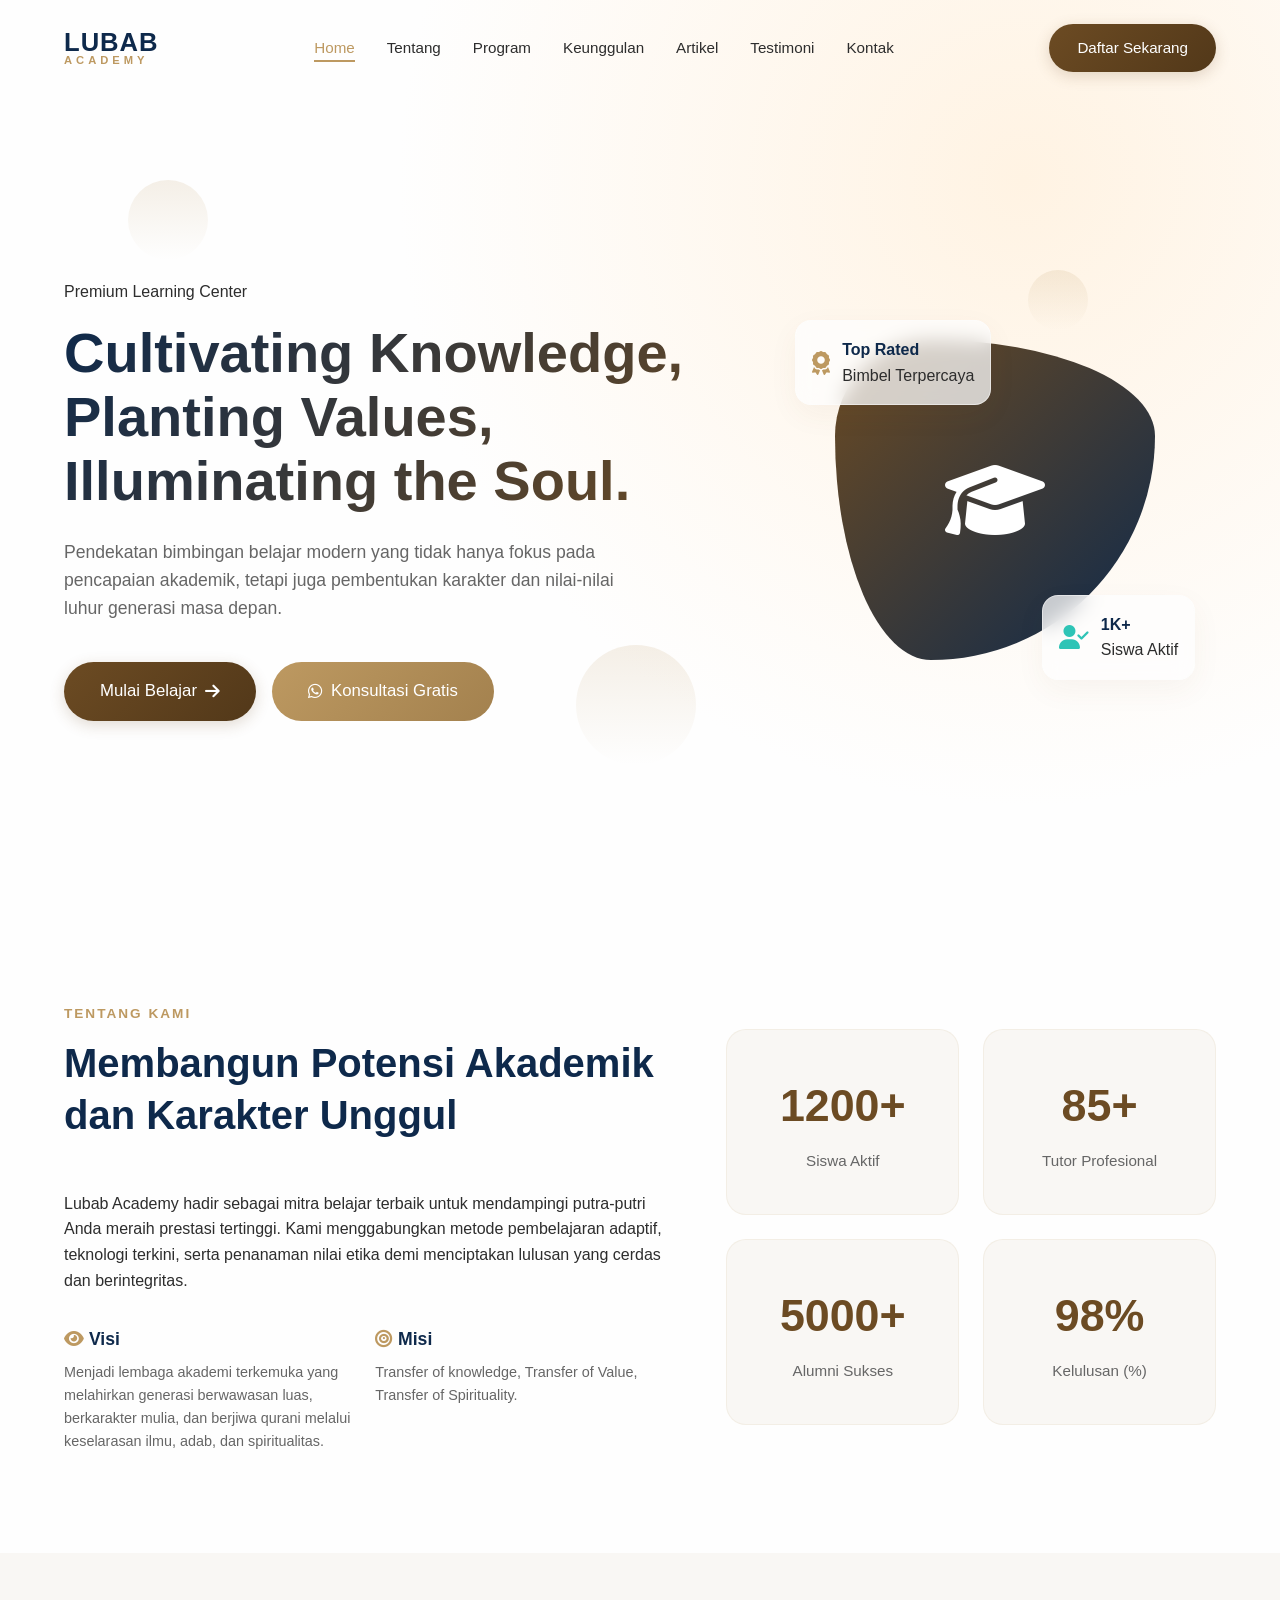
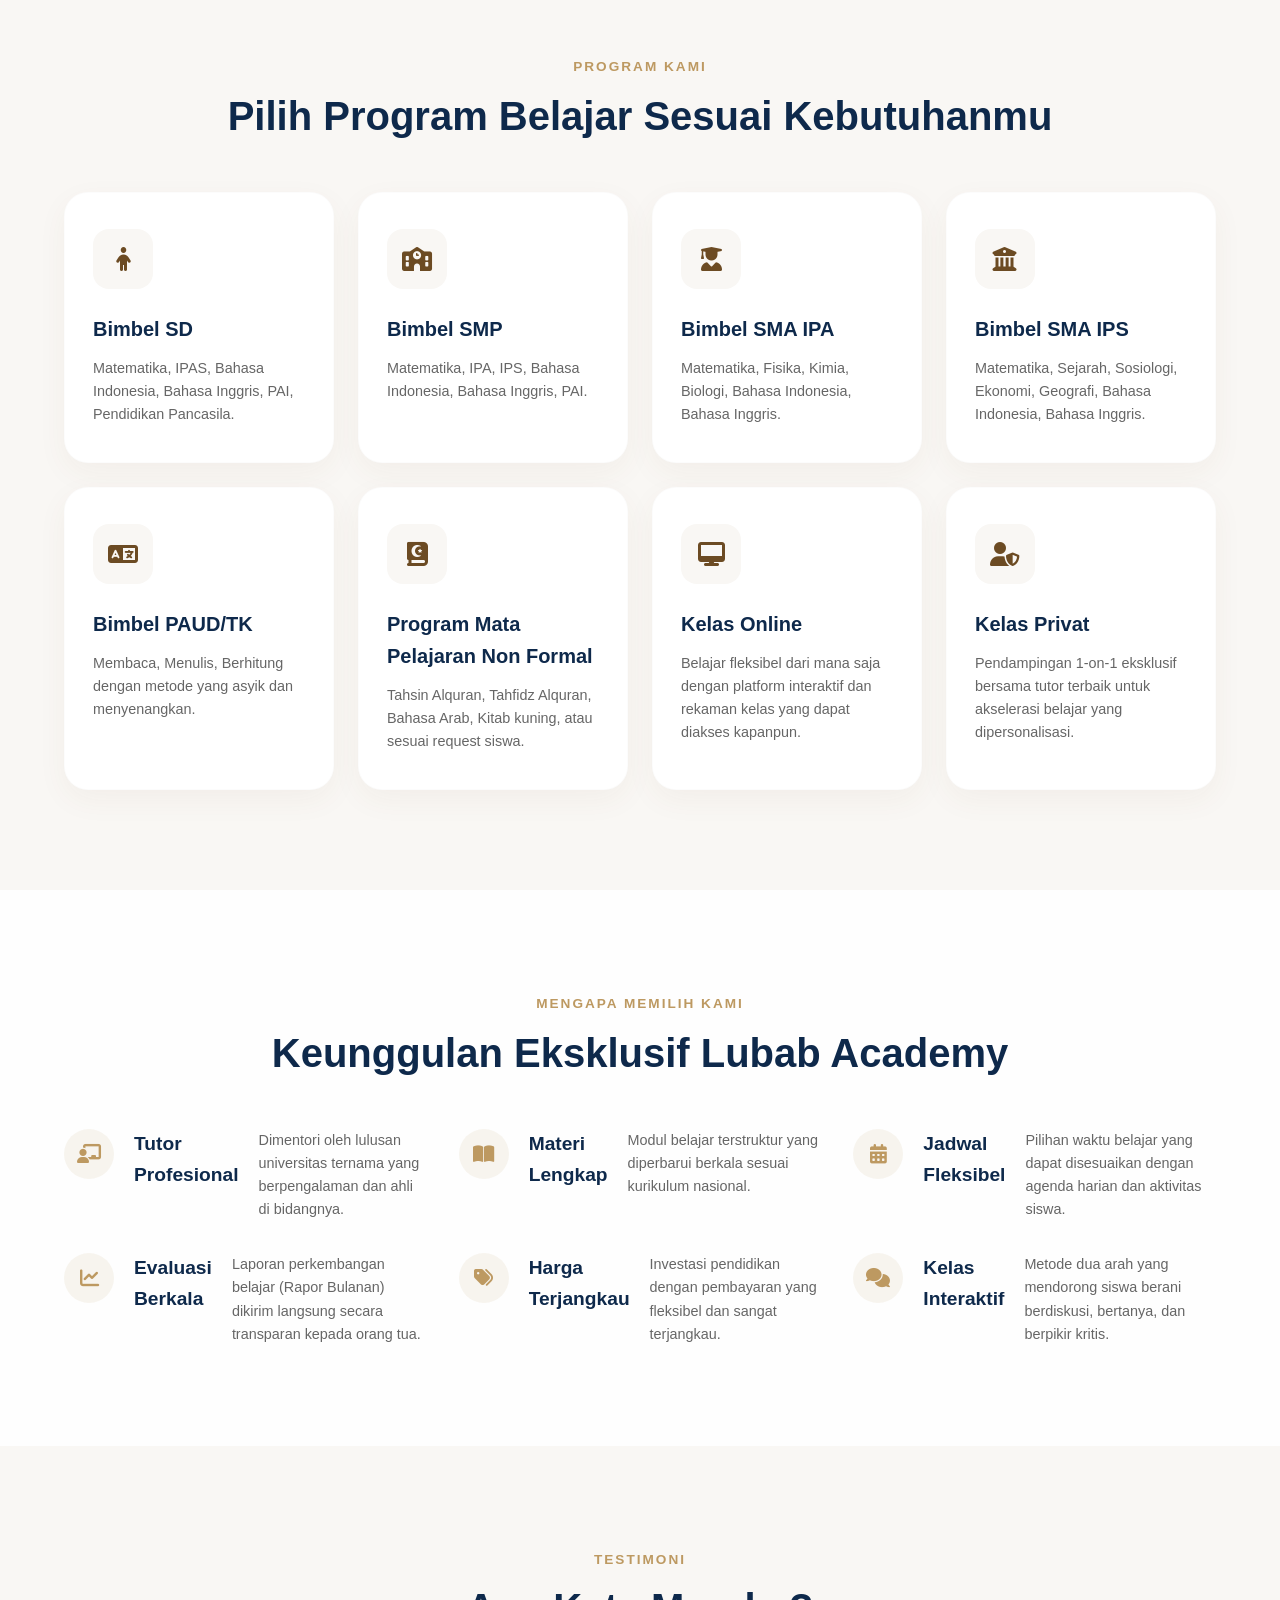
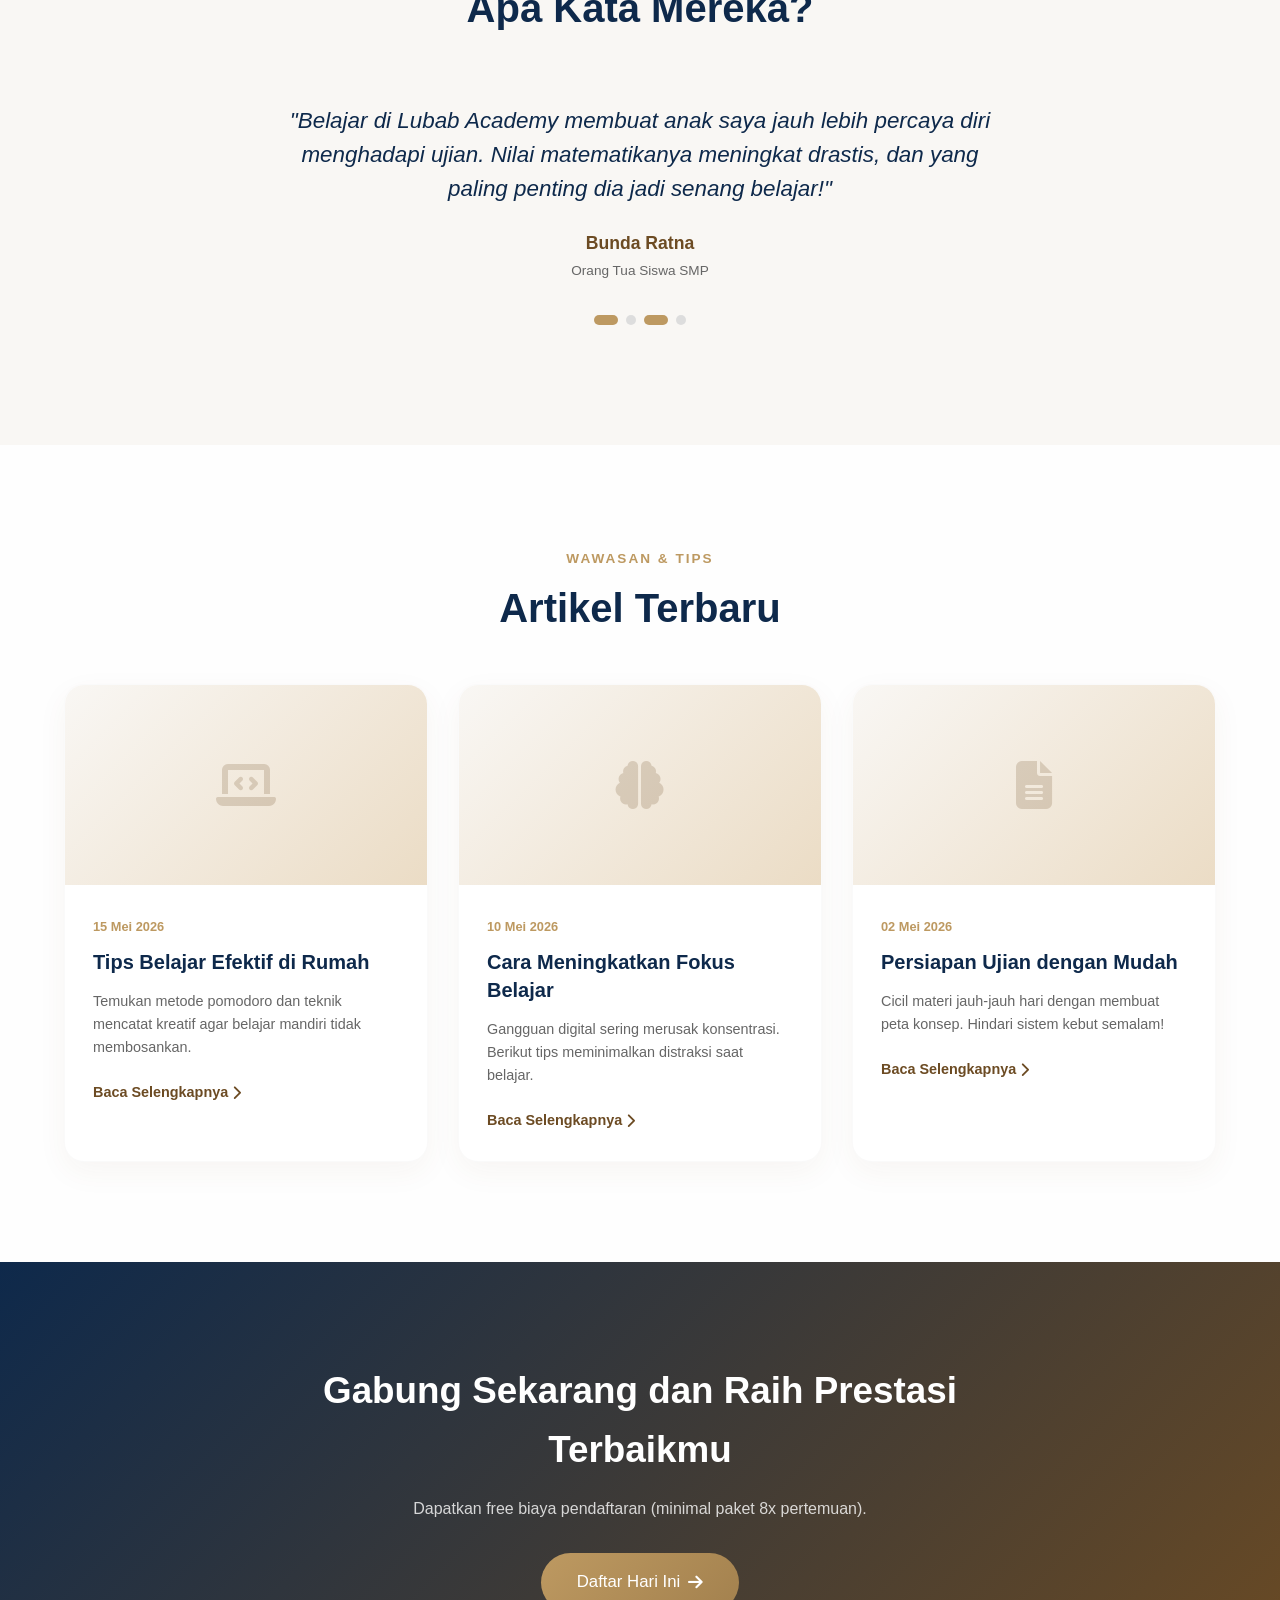
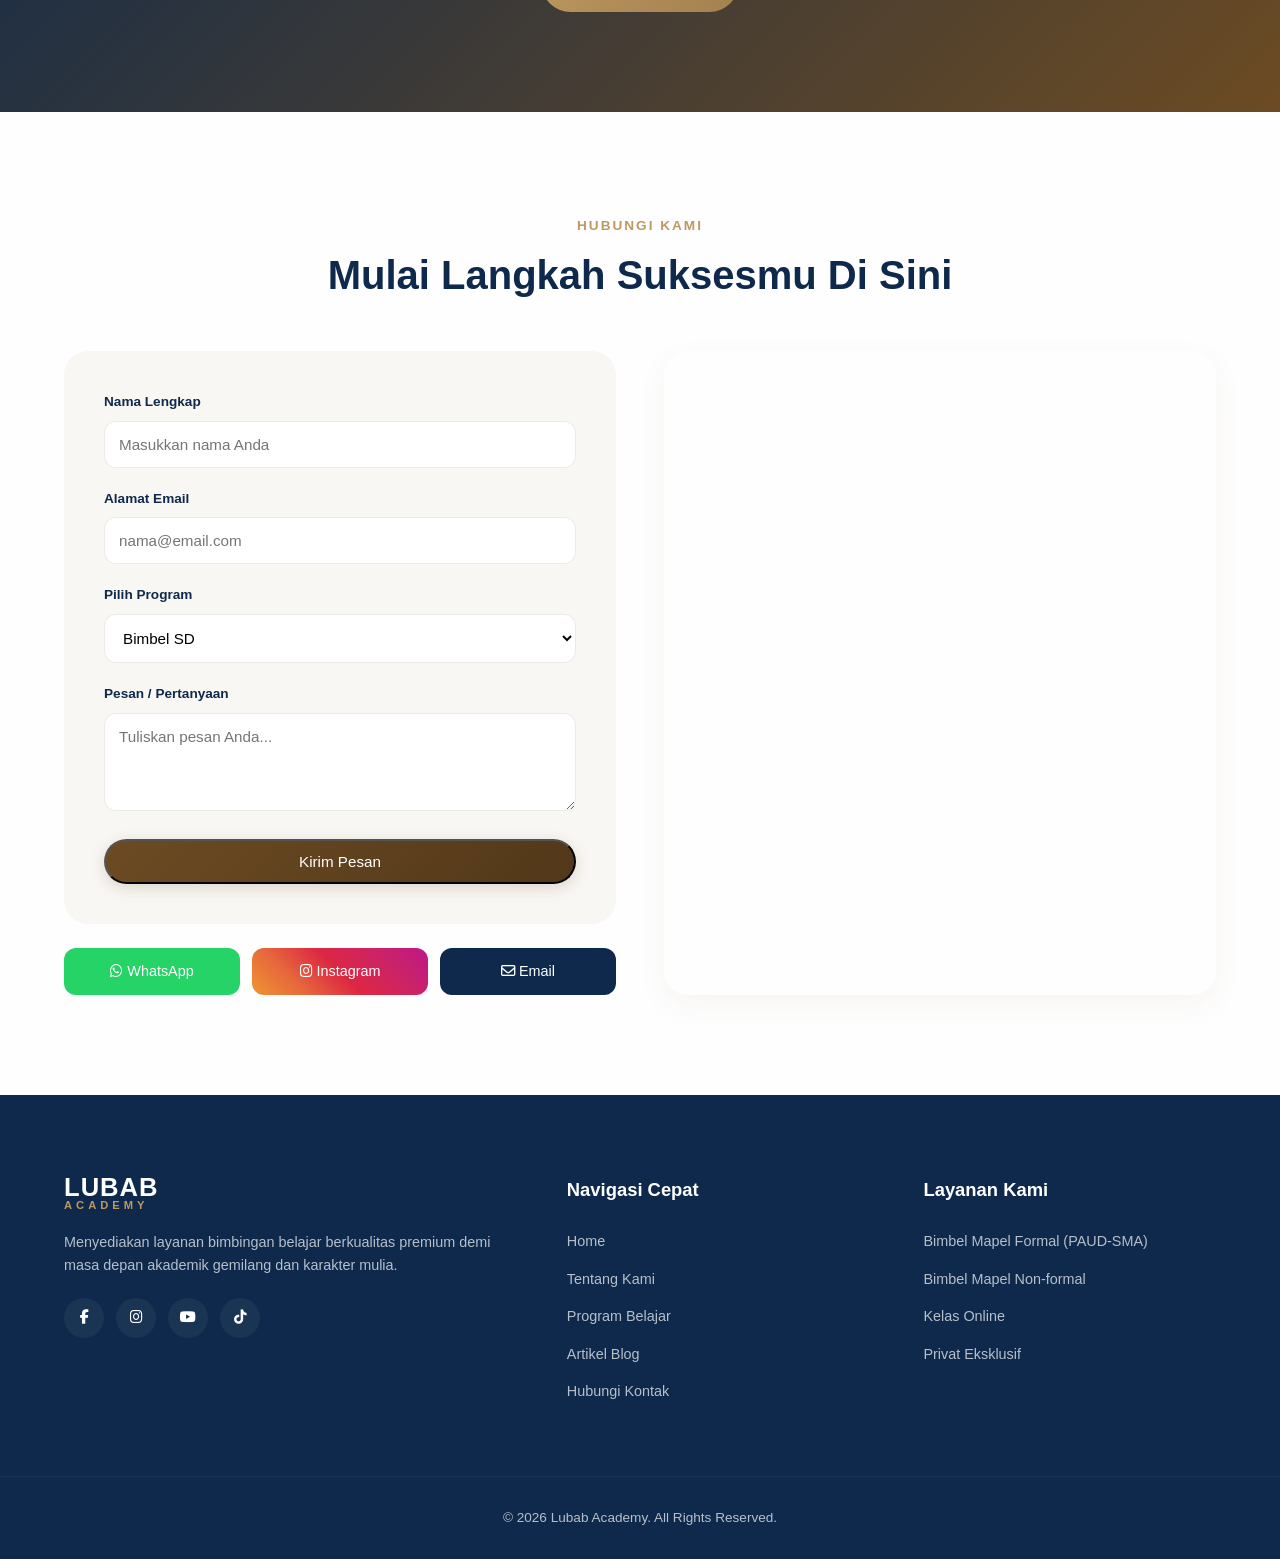
==== commit a17136b3: "Update index.html" ====
--- a/index.html
+++ b/index.html
@@ -4,7 +4,7 @@
     <meta charset="UTF-8">
     <meta name="viewport" content="width=device-width, initial-scale=1.0">
     <meta name="description" content="Lubab Academy - Lembaga bimbingan belajar modern dan premium. Cultivating Knowledge, Planting Values, Illuminating the Soul.">
-    <meta name="keywords" content="bimbel, bimbingan belajar, UTBK, SD, SMP, SMA, Lubab Academy, les privat">
+    <meta name="keywords" content="bimbel, bimbingan belajar, PAUD, TK, SD, SMP, SMA, Lubab Academy, les privat">
     <title>Lubab Academy | Modern & Premium Education</title>
     
     <link rel="preconnect" href="https://fonts.googleapis.com">
@@ -73,7 +73,7 @@
                     <div class="glass-card student-card">
                         <i class="fas fa-user-check"></i>
                         <div>
-                            <h4>10K+</h4>
+                            <h4>1K+</h4>
                             <p>Siswa Aktif</p>
                         </div>
                     </div>
@@ -96,11 +96,11 @@
                     <div class="vision-mission">
                         <div class="vm-item">
                             <h4><i class="fas fa-eye text-gold"></i> Visi</h4>
-                            <p>Menjadi lembaga bimbingan belajar terdepan dalam mengintegrasikan keunggulan akademik dan keluhuran akhlak.</p>
+                            <p>Menjadi lembaga akademi terkemuka yang melahirkan generasi berwawasan luas, berkarakter mulia, dan berjiwa qurani melalui keselarasan ilmu, adab, dan spiritualitas.</p>
                         </div>
                         <div class="vm-item">
                             <h4><i class="fas fa-bullseye text-gold"></i> Misi</h4>
-                            <p>Menyelenggarakan pembelajaran interaktif, adaptif, serta membimbing siswa secara personal sesuai keunikan potensinya.</p>
+                            <p>Transfer of knowledge, Transfer of Value, Transfer of Spirituality.</p>
                         </div>
                     </div>
                 </div>
@@ -140,37 +140,37 @@
                 <div class="program-card scroll-reveal">
                     <div class="program-icon"><i class="fas fa-child"></i></div>
                     <h3>Bimbel SD</h3>
-                    <p>Fokus pada penguatan konsep dasar matematika, sains, dan literasi dengan metode menyenangkan.</p>
+                    <p>Matematika, IPAS, Bahasa Indonesia, Bahasa Inggris, PAI, Pendidikan Pancasila.</p>
                 </div>
                 <div class="program-card scroll-reveal">
                     <div class="program-icon"><i class="fas fa-school"></i></div>
                     <h3>Bimbel SMP</h3>
-                    <p>Pendampingan intensif untuk persiapan ujian sekolah dan pemahaman materi yang lebih mendalam.</p>
+                    <p>Matematika, IPA, IPS, Bahasa Indonesia, Bahasa Inggris, PAI.</p>
                 </div>
                 <div class="program-card scroll-reveal">
                     <div class="program-icon"><i class="fas fa-user-graduate"></i></div>
-                    <h3>Bimbel SMA</h3>
-                    <p>Strategi penguasaan materi akademik tingkat lanjut dan persiapan rapor untuk jalur prestasi.</p>
+                    <h3>Bimbel SMA IPA</h3>
+                    <p>Matematika, Fisika, Kimia, Biologi, Bahasa Indonesia, Bahasa Inggris.</p>
                 </div>
                 <div class="program-card scroll-reveal">
                     <div class="program-icon"><i class="fas fa-university"></i></div>
-                    <h3>Persiapan UTBK</h3>
-                    <p>Bedah soal SNBT, tryout berkala berbasis IRT, dan strategi sukses menembus PTN impian.</p>
+                    <h3>Bimbel SMA IPS</h3>
+                    <p>Matematika, Sejarah, Sosiologi, Ekonomi, Geografi, Bahasa Indonesia, Bahasa Inggris.</p>
                 </div>
                 <div class="program-card scroll-reveal">
                     <div class="program-icon"><i class="fas fa-language"></i></div>
-                    <h3>Bahasa Inggris</h3>
-                    <p>Program interaktif untuk meningkatkan skill *speaking*, *listening*, dan persiapan TOEFL/IELTS.</p>
+                    <h3>Bimbel PAUD/TK</h3>
+                    <p>Membaca, Menulis, Berhitung dengan metode yang asyik dan menyenangkan.</p>
                 </div>
                 <div class="program-card scroll-reveal">
                     <div class="program-icon"><i class="fas fa-book-quran"></i></div>
-                    <h3>Bahasa Arab</h3>
-                    <p>Pembelajaran komprehensif mulai dari dasar nahwu-sharaf hingga percakapan praktis harian.</p>
+                    <h3>Program Mata Pelajaran Non Formal</h3>
+                    <p>Tahsin Alquran, Tahfidz Alquran, Bahasa Arab, Kitab kuning, atau sesuai request siswa.</p>
                 </div>
                 <div class="program-card scroll-reveal">
                     <div class="program-icon"><i class="fas fa-desktop"></i></div>
                     <h3>Kelas Online</h3>
-                    <p>Belajar fleksibel dari mana saja dengan *live session* interaktif dan rekaman kelas yang dapat diakses kapan pun.</p>
+                    <p>Belajar fleksibel dari mana saja dengan platform interaktif dan rekaman kelas yang dapat diakses kapanpun.</p>
                 </div>
                 <div class="program-card scroll-reveal">
                     <div class="program-icon"><i class="fas fa-user-shield"></i></div>
@@ -197,7 +197,7 @@
                 <div class="feature-item scroll-reveal">
                     <div class="feature-icon"><i class="fas fa-book-open"></i></div>
                     <h3>Materi Lengkap</h3>
-                    <p>Modul belajar terstruktur yang diperbarui berkala sesuai kurikulum nasional terbaru.</p>
+                    <p>Modul belajar terstruktur yang diperbarui berkala sesuai kurikulum nasional.</p>
                 </div>
                 <div class="feature-item scroll-reveal">
                     <div class="feature-icon"><i class="fas fa-calendar-alt"></i></div>
@@ -212,7 +212,7 @@
                 <div class="feature-item scroll-reveal">
                     <div class="feature-icon"><i class="fas fa-tags"></i></div>
                     <h3>Harga Terjangkau</h3>
-                    <p>Investasi pendidikan premium dengan skema pembayaran yang fleksibel dan cicilan ringan.</p>
+                    <p>Investasi pendidikan dengan pembayaran yang fleksibel dan sangat terjangkau.</p>
                 </div>
                 <div class="feature-item scroll-reveal">
                     <div class="feature-icon"><i class="fas fa-comments"></i></div>
@@ -290,7 +290,7 @@
     <section class="cta-banner section-padding">
         <div class="cta-container text-center scroll-reveal">
             <h2>Gabung Sekarang dan Raih Prestasi Terbaikmu</h2>
-            <p>Dapatkan diskon khusus pendaftaran bulan ini serta免费 (gratis) sesi pemetaan potensi akademik.</p>
+            <p>Dapatkan free biaya pendaftaran (minimal paket 8x pertemuan).</p>
             <a href="#kontak" class="btn btn-secondary btn-lg">Daftar Hari Ini <i class="fas fa-arrow-right"></i></a>
         </div>
     </section>
@@ -318,8 +318,11 @@
                             <select id="program-select">
                                 <option value="SD">Bimbel SD</option>
                                 <option value="SMP">Bimbel SMP</option>
-                                <option value="SMA">Bimbel SMA</option>
-                                <option value="UTBK">Persiapan UTBK</option>
+                                <option value="SMA">Bimbel SMA IPA</option>
+                                <option value="UTBK">Bimbel SMA IPS</option>
+                                <option value="UTBK">Bimbel PAUD</option>
+                                <option value="UTBK">Bimbel TK</option>
+                                <option value="UTBK">Bimbel Mapel Non Formal</option>
                             </select>
                         </div>
                         <div class="form-group">
@@ -373,9 +376,9 @@
             <div class="footer-links">
                 <h3>Layanan Kami</h3>
                 <ul>
-                    <li><a href="#program">Bimbel Reguler</a></li>
-                    <li><a href="#program">Intensif UTBK</a></li>
-                    <li><a href="#program">Kelas Bahasa</a></li>
+                    <li><a href="#program">Bimbel Mapel Formal (PAUD-SMA)</a></li>
+                    <li><a href="#program">Bimbel Mapel Non-formal</a></li>
+                    <li><a href="#program">Kelas Online</a></li>
                     <li><a href="#program">Privat Eksklusif</a></li>
                 </ul>
             </div>
